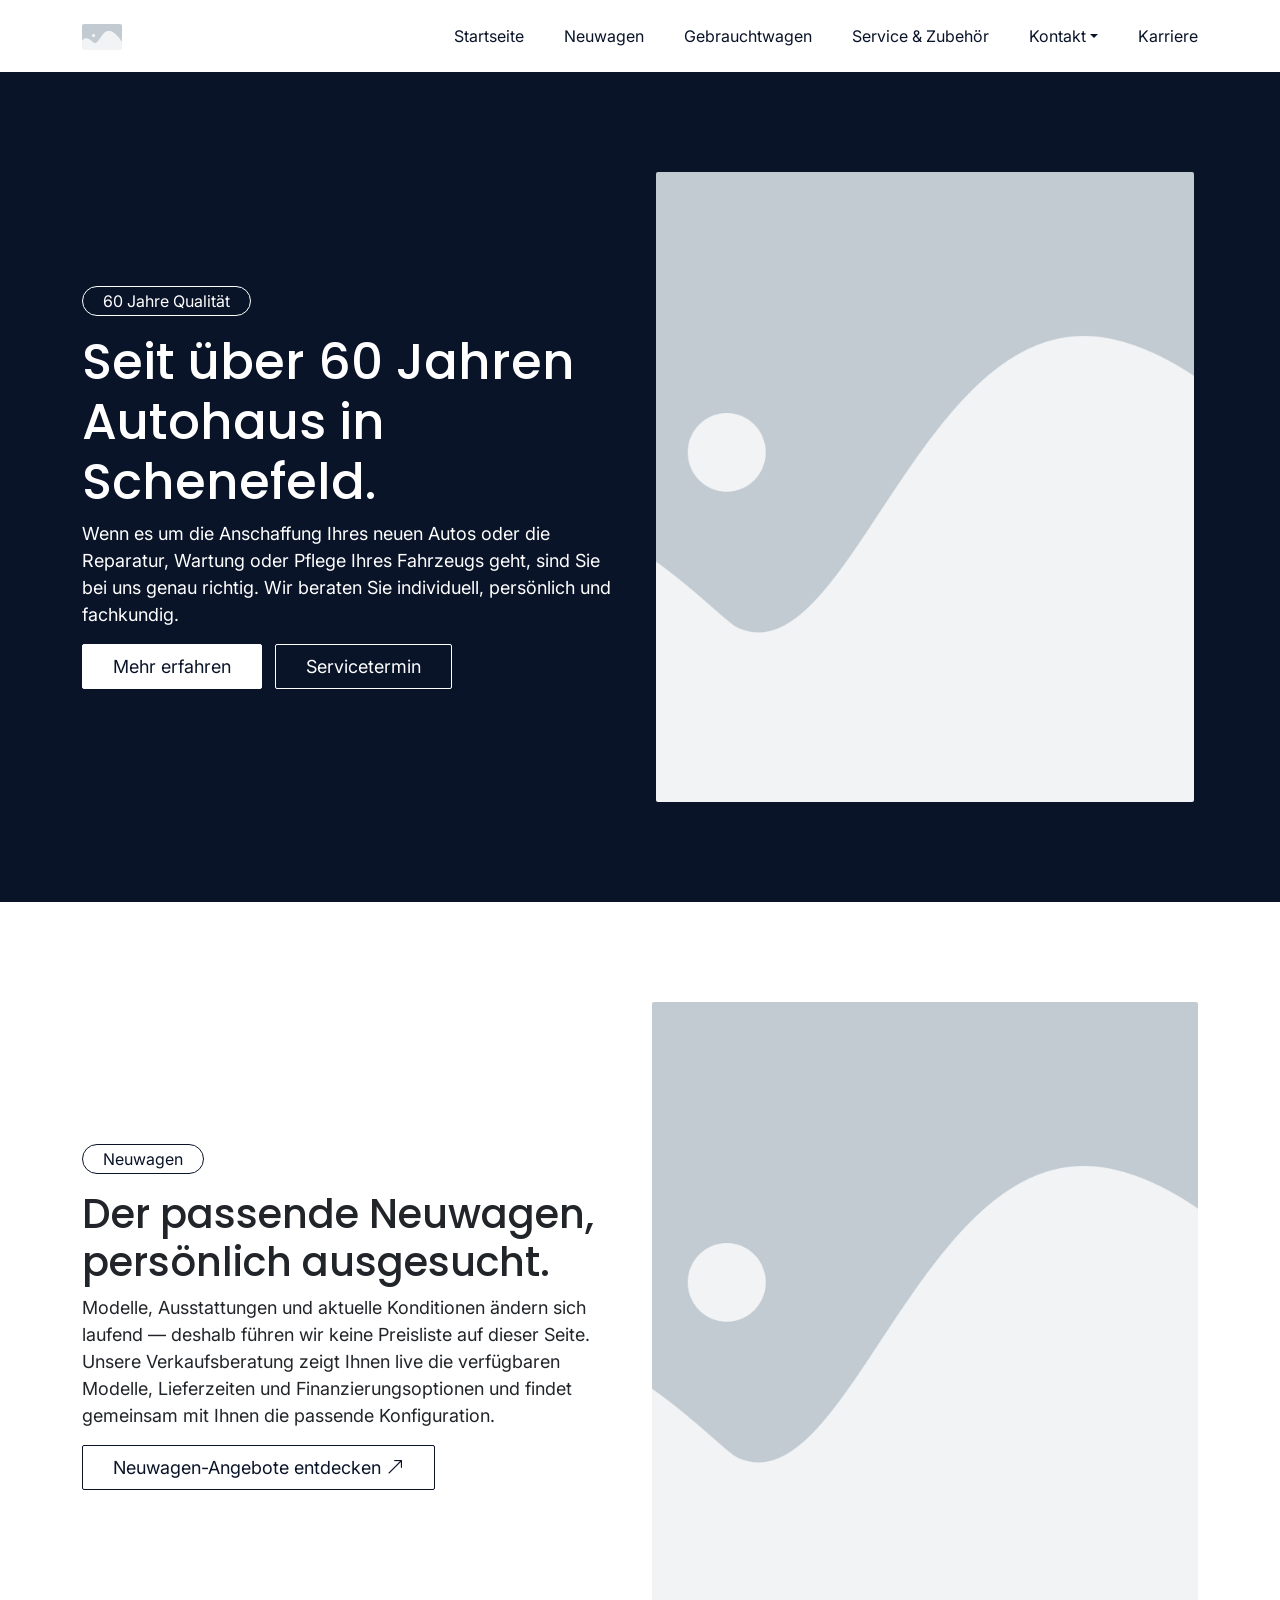
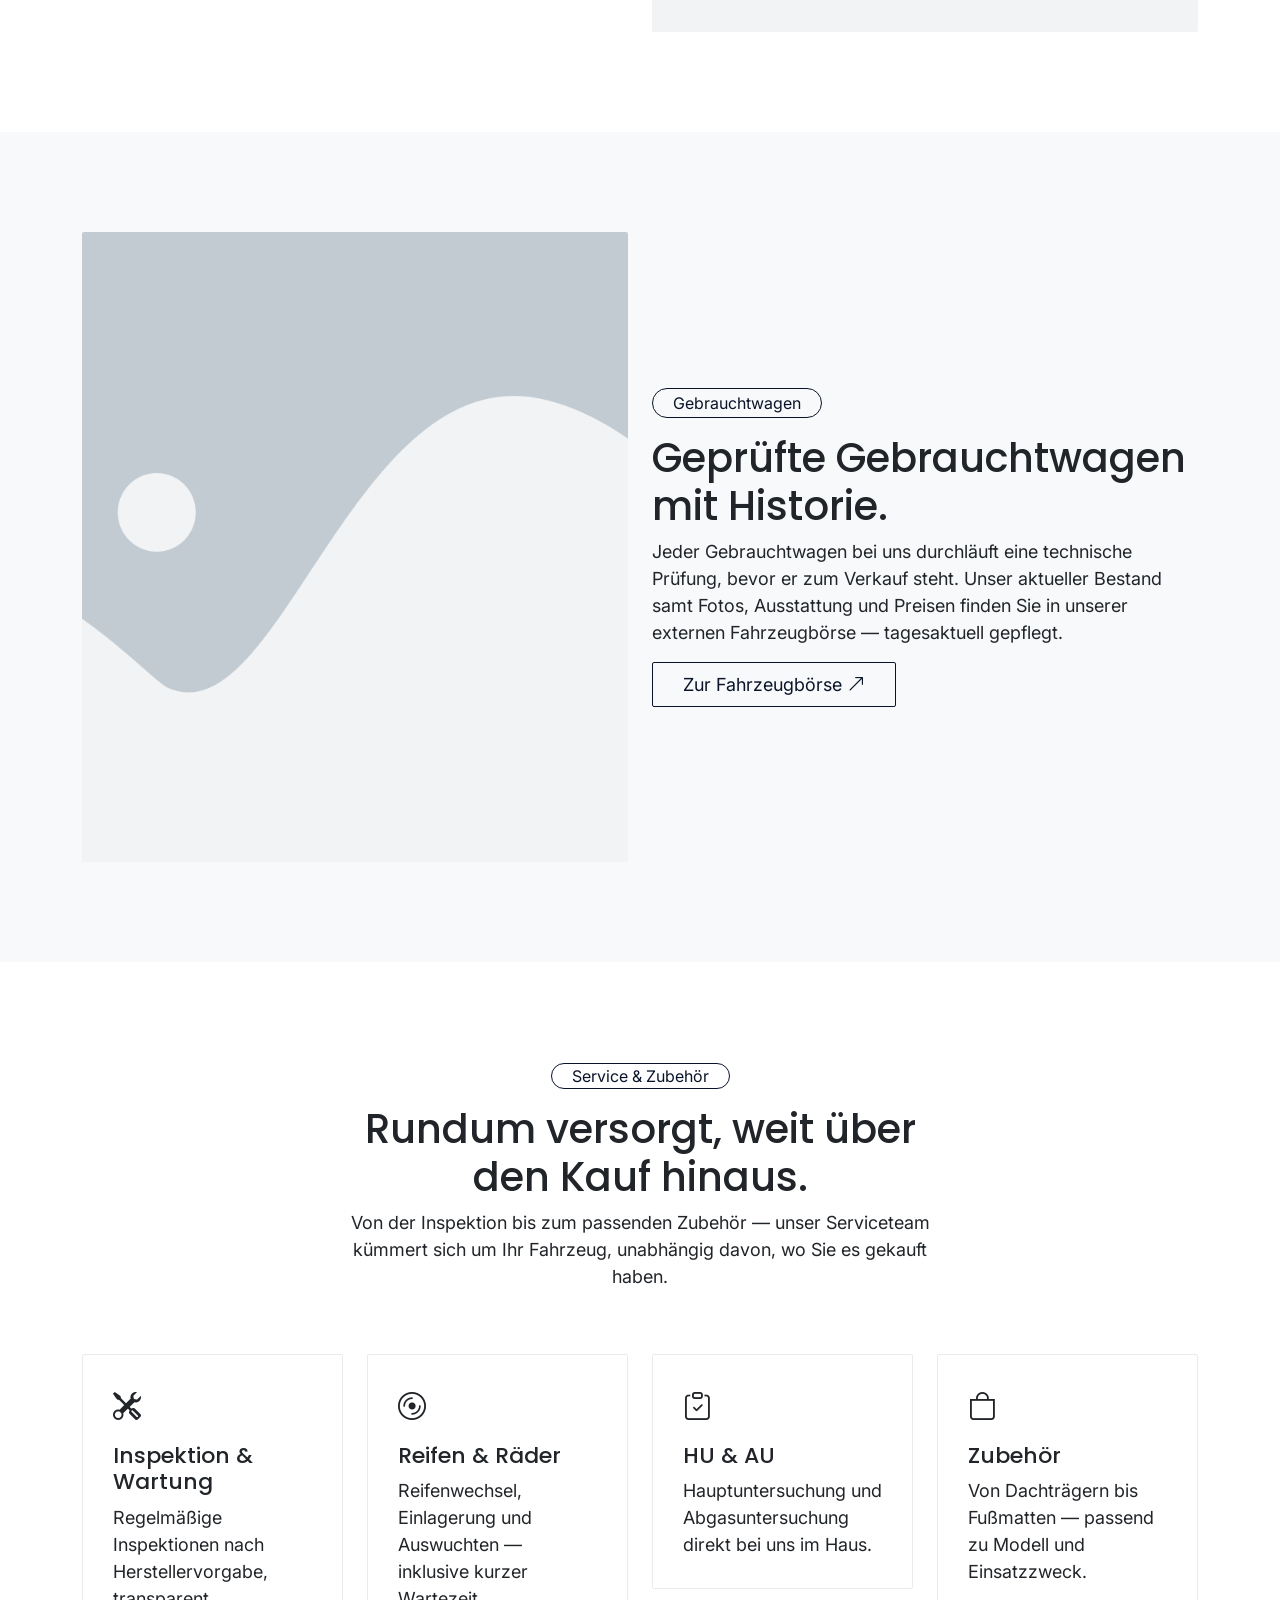
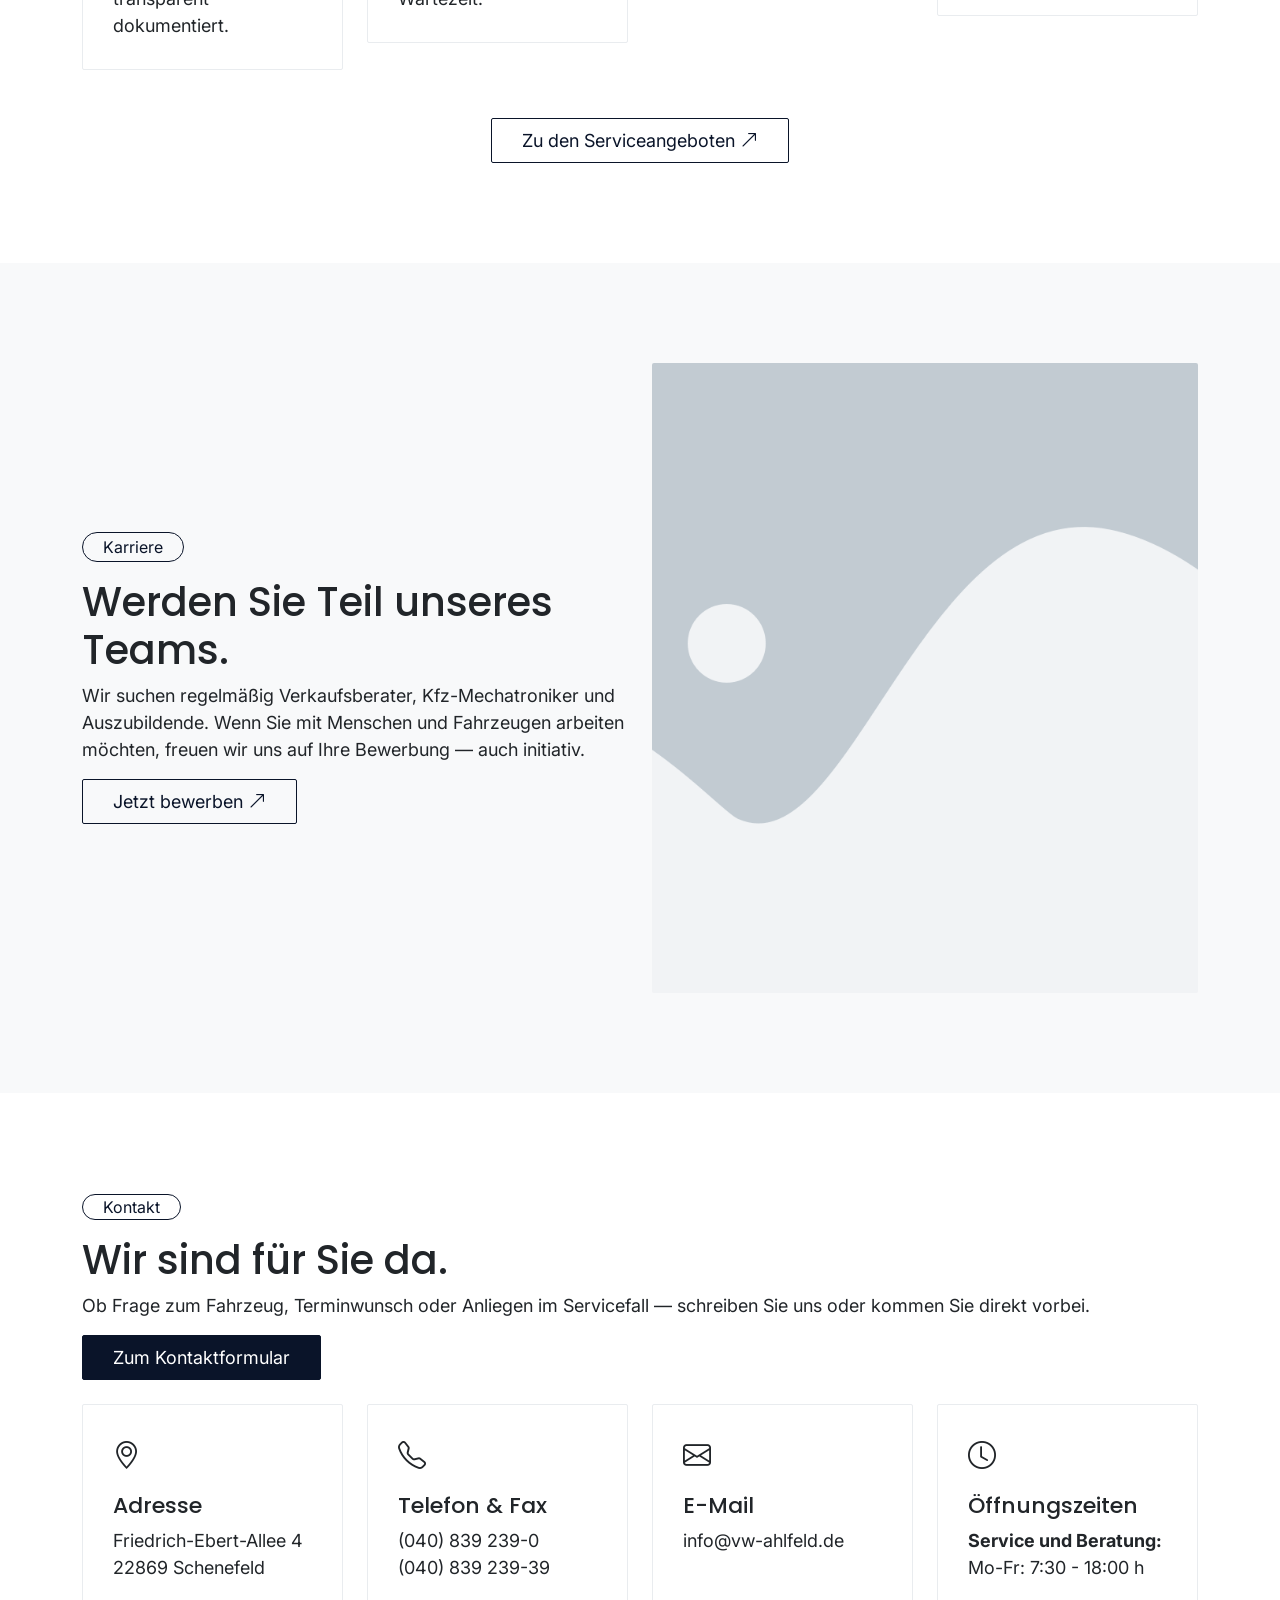
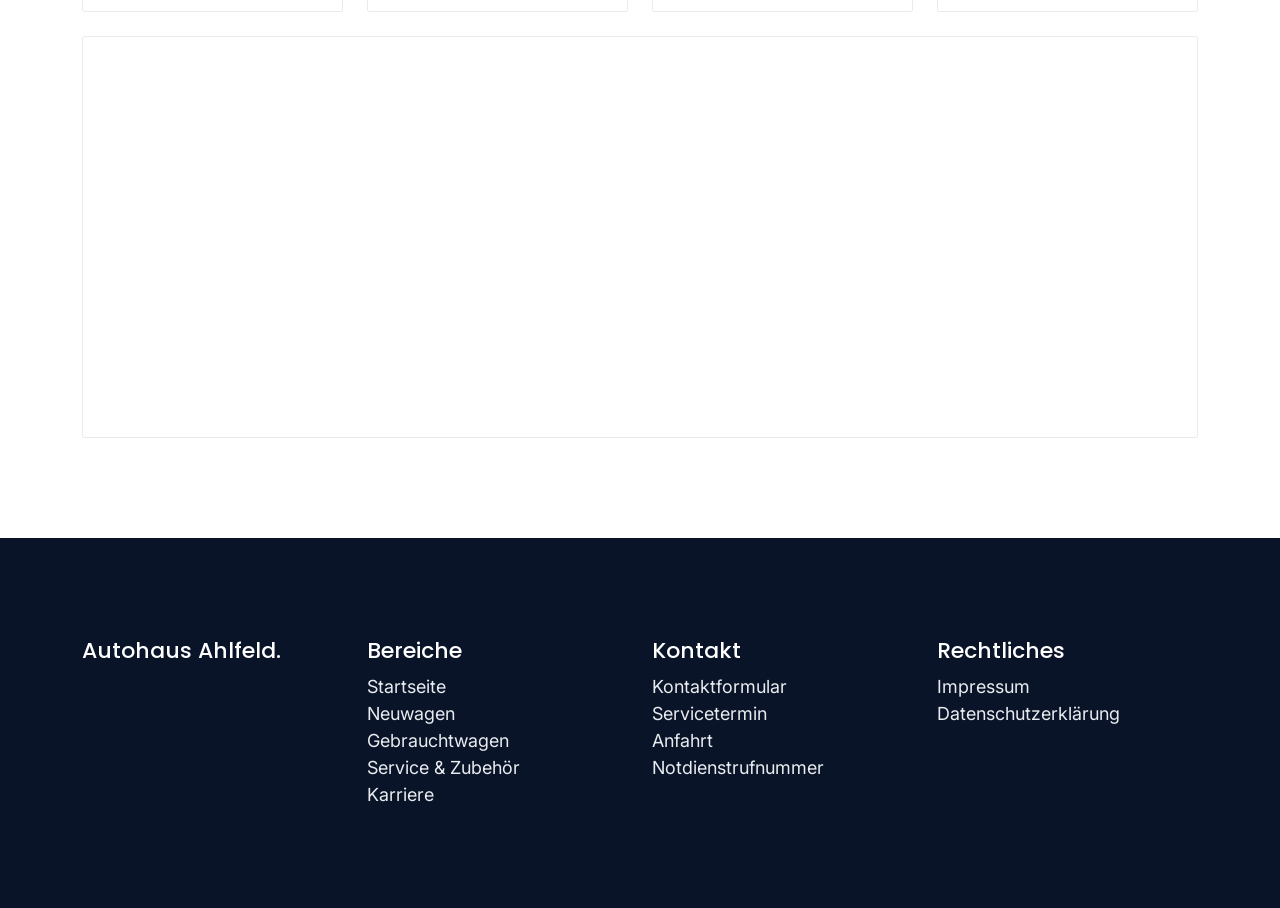
==== index.html @ afb30126 "Init commit" ====
<!DOCTYPE html>
<html lang="de">
  <head>
    <meta charset="UTF-8" />
    <meta name="viewport" content="width=device-width, initial-scale=1.0" />
    <meta name="description" content="Volkswagen-Vertragspartner und Audi-Service-Partner in Schenefeld. Gebrauchtwagen aller Marken." />
    <title>Autohaus Werner Ahlfeld – Ihr VW-Partner in Schenefeld</title>
    <!-- Bootstrap 5 -->
    <link href="https://cdn.jsdelivr.net/npm/bootstrap@5.3.3/dist/css/bootstrap.min.css" rel="stylesheet" />
    <!-- Bootstrap Icons -->
    <link href="https://cdn.jsdelivr.net/npm/bootstrap-icons@1.11.3/font/bootstrap-icons.min.css" rel="stylesheet" />
    <!-- Google Fonts -->
    <link rel="preconnect" href="https://fonts.googleapis.com">
    <link href="https://fonts.googleapis.com/css2?family=Inter:wght@400;500;600&family=Poppins:wght@500;600;700&display=swap" rel="stylesheet">
    <!-- Custom CSS -->
    <link href="assets/css/style.css" rel="stylesheet" />
  </head>
  <body>

    <nav class="navbar py-3 navbar-expand-lg sticky-top">
      <div class="container">
        <a href="/" class="navbar-brand"><img src="./assets/images/placeholder.png" alt=""></a>
        <button class="navbar-toggler" type="button" data-bs-toggle="offcanvas" data-bs-target="#offcanvasNavbar" aria-controls="offcanvasNavbar" aria-label="Toggle navigation">
          <i class="bi bi-list"></i>
        </button>
        <div class="offcanvas offcanvas-end" tabindex="-1" id="offcanvasNavbar" aria-labelledby="offcanvasNavbarLabel">
          <div class="offcanvas-header">
            <img src="./assets/images/placeholder.png" alt="">
            <button type="button" class="btn-close" data-bs-dismiss="offcanvas" aria-label="Close"></button>
          </div>
          <div class="offcanvas-body">
            <ul class="navbar-nav justify-content-end flex-grow-1">
              <li class="nav-item">
                <a class="nav-link me-0 me-lg-4" aria-current="page" href="/">Startseite</a>
              </li>
              <li class="nav-item">
                <a class="nav-link me-0 me-lg-4" href="#neuwagen">Neuwagen</a>
              </li>
              <li class="nav-item">
                <a class="nav-link me-0 me-lg-4" href="/gebrauchtwagen/">Gebrauchtwagen</a>
              </li>
              <li class="nav-item">
                <a class="nav-link me-0 me-lg-4" href="#service">Service & Zubehör</a>
              </li>
              <li class="nav-item dropdown">
                <a class="nav-link dropdown-toggle me-0 me-lg-4" href="#" role="button" data-bs-toggle="dropdown" aria-expanded="false">Kontakt</a>
                <ul class="dropdown-menu">
                  <li><a class="dropdown-item" href="#kontakt">Anfahrt</a></li>
                  <li><a class="dropdown-item" href="/kontaktformular">Kontaktformular</a></li>
                  <li><a class="dropdown-item" href="/servicetermin">Servicetermin</a></li>
                  <li><a class="dropdown-item" href="#kontakt">Notdienstrufnummer</a></li>
                </ul>
              </li>
              <li class="nav-item">
                <a class="nav-link pe-lg-0" href="#karriere">Karriere</a>
              </li>
            </ul>
          </div>
        </div>
      </div>
    </nav>

    <section class="hero-section">
      <div class="container">
        <div class="row">
          <div class="col-12 col-lg-6 order-2 order-lg-1 d-flex flex-column justify-content-center align-items-start text-white">
            <span class="eyebrow-white mb-3">60 Jahre Qualität</span>
            <h1>Seit über 60 Jahren Autohaus in Schenefeld.</h1>
            <p>
              Wenn es um die Anschaffung Ihres neuen Autos oder die Reparatur, 
              Wartung oder Pflege Ihres Fahrzeugs geht, sind Sie bei uns genau richtig. 
              Wir beraten Sie individuell, persönlich und fachkundig.
            </p>
            <div class="button-container">
              <a href="#neuwagen" class="btn btn-white me-2">Mehr erfahren</a>
              <a href="/servicetermin/" class="btn btn-white-border">Servicetermin</a>
            </div>
          </div>
          <div class="col-lg-6 col-12 order-1 order-lg-2 mb-4 mb-lg-0 px-0 px-sm-3">
            <img src="./assets/images/placeholder.png" alt="VW Golf" class="img-fluid">
          </div>
        </div>
      </div>
    </section>

    <section class="neuwagen" id="neuwagen">
      <div class="container">
        <div class="row">
          <div class="col-lg-6 col-12 order-2 order-lg-1 d-flex flex-column justify-content-center align-items-start">
            <span class="eyebrow-dark mb-3">Neuwagen</span>
            <h2>Der passende Neuwagen, persönlich ausgesucht.</h2>
            <p>
              Modelle, Ausstattungen und aktuelle Konditionen ändern sich laufend — 
              deshalb führen wir keine Preisliste auf dieser Seite. Unsere Verkaufsberatung 
              zeigt Ihnen live die verfügbaren Modelle, Lieferzeiten und Finanzierungsoptionen 
              und findet gemeinsam mit Ihnen die passende Konfiguration.
            </p>
            <a href="/" class="btn btn-dark-border">Neuwagen-Angebote entdecken <i class="bi bi-arrow-up-right"></i></a>
          </div>
          <div class="col-lg-6 col-12 order-1 order-lg-2 mb-4 mb-lg-0">
            <img src="./assets/images/placeholder.png" alt="VW Golf" class="img-fluid">
          </div>
        </div>
      </div>
    </section>

    <section class="gebrauchtwagen bg-light" id="gebrauchtwagen">
      <div class="container">
        <div class="row">
          <div class="col-lg-6 col-12 mb-4 mb-lg-0">
            <img src="./assets/images/placeholder.png" alt="VW Golf" class="img-fluid">
          </div>
          <div class="col-lg-6 col-12 d-flex flex-column justify-content-center align-items-start">
            <span class="eyebrow-dark mb-3">Gebrauchtwagen</span>
            <h2>Geprüfte Gebrauchtwagen mit Historie.</h2>
            <p>
              Jeder Gebrauchtwagen bei uns durchläuft eine technische Prüfung, bevor er zum Verkauf steht. 
              Unser aktueller Bestand samt Fotos, 
              Ausstattung und Preisen finden Sie in unserer externen Fahrzeugbörse — 
              tagesaktuell gepflegt.
            </p>
            <a href="/gebrauchtwagen/" class="btn btn-dark-border">Zur Fahrzeugbörse <i class="bi bi-arrow-up-right"></i></a>
          </div>
        </div>
      </div>
    </section>

    <section class="section" id="service">
      <div class="container">
        <div class="row">
          <div class="col-12 text-center">
            <span class="eyebrow-dark text-center mx-auto">Service & Zubehör</span>
            <h2 class="mt-3 mx-auto" style="max-width: 600px;">Rundum versorgt, weit über den Kauf hinaus.</h2>
            <p class="mx-auto" style="max-width: 600px;">
              Von der Inspektion bis zum passenden Zubehör — unser Serviceteam kümmert sich um Ihr Fahrzeug, unabhängig davon, wo Sie es gekauft haben.
            </p>
          </div>
        </div>
        <div class="row g-4 mt-4">
          <div class="col-md-6 col-lg-3 col-12">
            <div class="service-card">
              <i class="bi bi-tools mb-3 d-block fs-3"></i>
              <h3 class="h5">Inspektion &amp; Wartung</h3>
              <p class="mb-0">Regelmäßige Inspektionen nach Herstellervorgabe, transparent dokumentiert.</p>
            </div>
          </div>
          <div class="col-md-6 col-lg-3">
            <div class="service-card">
              <i class="bi bi-disc mb-3 d-block fs-3"></i>
              <h3 class="h5">Reifen &amp; Räder</h3>
              <p class="mb-0">Reifenwechsel, Einlagerung und Auswuchten — inklusive kurzer Wartezeit.</p>
            </div>
          </div>
          <div class="col-md-6 col-lg-3">
            <div class="service-card">
              <i class="bi bi-clipboard-check mb-3 d-block fs-3"></i>
              <h3 class="h5">HU &amp; AU</h3>
              <p class="mb-0">Hauptuntersuchung und Abgasuntersuchung direkt bei uns im Haus.</p>
            </div>
          </div>
          <div class="col-md-6 col-lg-3">
            <div class="service-card">
              <i class="bi bi-bag mb-3 d-block fs-3"></i>
              <h3 class="h5">Zubehör</h3>
              <p class="mb-0">Von Dachträgern bis Fußmatten — passend zu Modell und Einsatzzweck.</p>
            </div>
          </div>
        </div>
        <div class="row mt-5">
          <div class="col-12 text-center">
            <a href="/" class="btn btn-dark-border">Zu den Serviceangeboten <i class="bi bi-arrow-up-right"></i></a>
          </div>
        </div>
      </div>
    </section>

    <section class="karriere bg-light" id="karriere">
      <div class="container">
        <div class="row">
          <div class="col-lg-6 col-12 order-2 order-lg-1 d-flex flex-column justify-content-center align-items-start">
            <span class="eyebrow-dark mb-3">Karriere</span>
            <h2>Werden Sie Teil unseres Teams.</h2>
            <p>
              Wir suchen regelmäßig Verkaufsberater, Kfz-Mechatroniker und Auszubildende. 
              Wenn Sie mit Menschen und Fahrzeugen arbeiten möchten, freuen wir uns auf Ihre Bewerbung — 
              auch initiativ.
            </p>
            <a href="/" class="btn btn-dark-border">Jetzt bewerben <i class="bi bi-arrow-up-right"></i></a>
          </div>
          <div class="col-lg-6 col-12 order-1 order-lg-2 mb-4 mb-lg-0">
            <img src="./assets/images/placeholder.png" alt="VW Golf" class="img-fluid">
          </div>
        </div>
      </div>
    </section>
    
    <section class="kontakt" id="kontakt">
      <div class="container">
        <div class="row">
          <div class="col-12 mb-4">
            <span class="eyebrow-dark mb-3">Kontakt</span>
            <h2 class="mt-3">Wir sind für Sie da.</h2>
            <p>
              Ob Frage zum Fahrzeug, Terminwunsch oder Anliegen im Servicefall — 
              schreiben Sie uns oder kommen Sie direkt vorbei.
            </p>
            <a href="/kontaktformular/" class="btn btn-dark">Zum Kontaktformular</a>
          </div>
        </div>
        <div class="row g-4">
          <div class="col-md-6 col-lg-3 col-12">
            <div class="kontakt-card">
              <i class="bi bi-geo-alt mb-3 d-block fs-3"></i>
              <h3 class="h5">Adresse</h3>
              <p class="mb-0">
                Friedrich-Ebert-Allee 4
                <br>
                22869 Schenefeld
              </p>
            </div>
          </div>
          <div class="col-md-6 col-lg-3">
            <div class="kontakt-card">
              <i class="bi bi-telephone mb-3 d-block fs-3"></i>
              <h3 class="h5">Telefon & Fax</h3>
              <p class="mb-0">
                (040) 839 239-0
                <br>
                (040) 839 239-39
              </p>
            </div>
          </div>
          <div class="col-md-6 col-lg-3">
            <div class="kontakt-card">
              <i class="bi bi-envelope mb-3 d-block fs-3"></i>
              <h3 class="h5">E-Mail</h3>
              <p class="mb-0">info@vw-ahlfeld.de <br><br></p>
            </div>
          </div>
          <div class="col-md-6 col-lg-3">
            <div class="kontakt-card">
              <i class="bi bi-clock mb-3 d-block fs-3"></i>
              <h3 class="h5">Öffnungszeiten</h3>
              <p class="mb-0">
                <strong>Service und Beratung:</strong>
                <br>
                Mo-Fr:	7:30 - 18:00 h
              </p>
            </div>
          </div>
        </div>
        <div class="row mt-4">
          <div class="col-12">
            <div class="map-container">
              <iframe
                src="https://maps.google.com/maps?q=Friedrich-Ebert-Allee%204-12,%20Schenefeld&t=&z=15&ie=UTF-8&iwloc=&output=embed"
                width="100%"
                height="400"
                style="border:0;"
                loading="lazy"
                referrerpolicy="no-referrer-when-downgrade"
                title="Anfahrt Autohaus Werner Ahlfeld">
              </iframe>
            </div>
          </div>
        </div>
      </div>
    </section>

    <footer>
      <div class="container">
        <div class="row">
          <div class="col-lg-3 col-12 text-white">
            <h2 class="h5 mb-5">Autohaus Ahlfeld.</h2>
          </div>
          <div class="col-lg-3 col-12 text-white mb-3 mb-lg-0">
            <h2 class="h5">Bereiche</h2>
            <a href="/">Startseite</a>
            <br>
            <a href="#neuwagen">Neuwagen</a>
            <br>
            <a href="/gebrauchtwagen/">Gebrauchtwagen</a>
            <br>
            <a href="#service">Service & Zubehör</a>
            <br>
            <a href="#karriere">Karriere</a>
          </div>
          <div class="col-lg-3 col-12 text-white mb-3 mb-lg-0">
            <h2 class="h5">Kontakt</h2>
            <a href="/kontaktformular/">Kontaktformular</a>
            <br>
            <a href="servicetermin/">Servicetermin</a>
            <br>
            <a href="#kontakt">Anfahrt</a>
            <br>
            <a href="#kontakt">Notdienstrufnummer</a>
          </div>
          <div class="col-lg-3 col-12 text-white">
            <h2 class="h5">Rechtliches</h2>
            <a href="/impressum/">Impressum</a>
            <br>
            <a href="/datenschutz/">Datenschutzerklärung</a>
          </div>
        </div>
      </div>
    </footer>

    <!-- Bootstrap JS -->
    <script src="https://cdn.jsdelivr.net/npm/bootstrap@5.3.3/dist/js/bootstrap.bundle.min.js"></script>
    <!-- Custom JS -->
    <script src="assets/js/script.js"></script>
  </body>
</html>
---- assets/css/style.css ----
:root {
    --dark: #0A1429;
    --light-blue: #6599FF;
    --bright-blue: #F3F7FB;
    --white: #fff;
    --light: #e9ecef;
    --fs-h1: clamp(2rem, 1.59rem + 2.04vw, 3.125rem);
    --fs-h2: clamp(1.625rem, 1.3rem + 1.59vw, 2.5rem);
    --fs-h3: clamp(1.375rem, 1.14rem + 1.13vw, 2rem);
    --fs-h4: clamp(1.25rem, 1.11rem + 0.68vw, 1.625rem);
    --fs-h5: clamp(1.1875rem, 1.11rem + 0.34vw, 1.375rem);
    --fs-body: clamp(1rem, 0.95rem + 0.22vw, 1.125rem);
    --font-heading: 'Poppins', sans-serif;
    --font-body: 'Inter', sans-serif;
}

body {
    margin: 0;
    padding: 0;
    min-height: 100vh;
    font-size: var(--fs-body);
    line-height: 1.5;
    font-family: var(--font-body) !important;
}

html {
  scroll-behavior: smooth;
}

section, footer {
    padding: 100px 0;
}

img {
    border-radius: 2px;
}

a {
    font-size: var(--fs-body) !important;
}

h1,
.h1,
h2,
.h2,
h3,
.h3,
h4,
.h4,
h5,
.h5,
h6,
.h6 {
    margin-top: 0;
    line-height: 1.2;
}

h1, .h1 {
    font-size: var(--fs-h1);
    font-family: var(--font-heading) !important;
}

h2, .h2 {
    font-size: var(--fs-h2);
    font-family: var(--font-heading) !important;
}

h3, .h3 {
    font-size: var(--fs-h3);
    font-family: var(--font-heading) !important;
}

h4, .h4 {
    font-size: var(--fs-h4);
    font-family: var(--font-heading) !important;
}

h5, .h5 {
    font-size: var(--fs-h5);
    font-family: var(--font-heading) !important;
}

h6, .h6 {
    font-size: var(--fs-body);
    font-family: var(--font-heading) !important;
}

.text-vw-blue {
    color: var(--dark) !important;
}

.btn-white {
    border: 1px solid #fff;
    background-color: #fff;
    border-radius: 2px;
    color: var(--dark);
    padding: 8px 30px;
}

.btn-white:hover {
    border: 1px solid #fff;
    background-color: transparent;
    color: #fff;
}

.btn-white-border {
    border: 1px solid #fff;
    background-color: transparent;
    border-radius: 2px;
    color: #fff;
    padding: 8px 30px;
}

.btn-white-border:hover {
    border: 1px solid #fff;
    background-color: #fff;
    color: var(--dark);
}

.btn-dark {
    border: 1px solid var(--dark);
    background-color: var(--dark);
    border-radius: 2px;
    color: #fff;
    padding: 8px 30px;
}

.btn-dark:hover {
    border: 1px solid var(--dark);
    background-color: transparent;
    color: var(--dark);
}

.btn-dark-border {
    border: 1px solid var(--dark);
    background-color: transparent;
    border-radius: 2px;
    color: var(--dark);
    padding: 8px 30px;
}

.btn-dark-border:hover {
    border: 1px solid var(--dark);
    background-color: var(--dark);
    color: #fff;
}

.eyebrow-white {
    padding: 2px 20px;
    font-size: 16px;
    color: var(--white);
    border: 1px solid var(--white);
    border-radius: 100px;
}

.eyebrow-dark {
    padding: 2px 20px;
    font-size: 16px;
    color: var(--dark);
    border: 1px solid var(--dark);
    border-radius: 100px;
}

/*-------------------------------------------------------------------------------------- NAVBAR */

.navbar {
    background-color: var(--white);
}

.navbar-brand img,
.offcanvas-header img {
    width: 40px;
}

.nav-link {
    font-size: 16px !important;
    color: var(--dark) !important;
}

.offcanvas-header {
    border-bottom: 1px solid var(--light) !important;
}

.offcanvas-header img {
    padding: 5px 0;
}

.offcanvas-body {
    padding-top: 8px;
}

.navbar-toggler,
.btn-close {
    border: none;
    box-shadow: none !important;
    padding: 0;
}

.navbar-toggler i {
    color: var(--dark) !important;
    font-size: 30px;
}

.navbar .dropdown-item {
    font-size: 16px !important;
}

.dropdown-menu {
    border-radius: 2px !important;
    border: none;
}

.dropdown-item:hover {
    background-color: var(--dark);
    color: var(--white);
    transition: .3s;
}

/*-------------------------------------------------------------------------------------- HERO-SECTION */

.hero-section {
    background-color: var(--dark);
    background-repeat: no-repeat;
    background-position: center;
    background-size: cover;
}

/*-------------------------------------------------------------------------------------- SERVICE-SECTION */

.service-card {
    border-radius: 2px;
    border: 1px solid var(--light);
    padding: 30px;
    transition: .3s;
}

.service-card:hover {
    border: 1px solid var(--dark);
}

/*-------------------------------------------------------------------------------------- KONTAKT-SECTION */

.kontakt-card {
    border-radius: 2px;
    border: 1px solid var(--light);
    padding: 30px;
    transition: .3s;
}

.kontakt-card:hover {
    border: 1px solid var(--dark);
}

.contact-form {
    background-color: var(--dark);
    border: 1px solid var(--light);
    border-radius: 2px;
    padding: 30px;
}

.contact-form .form-label {
    font-weight: 600;
}

.contact-form .form-control,
.contact-form .form-check-input,
.contact-form textarea {
    border-radius: 2px;
}

.contact-form .btn {
    min-width: 180px;
}

.map-container {
    border-radius: 2px;
    border: 1px solid var(--light);
    overflow: hidden;
}
 
.map-container iframe {
    display: block;
    filter: grayscale(100%) contrast(90%);
    transition: filter .3s;
}
 
.map-container:hover iframe {
    filter: grayscale(0%);
}

/*-------------------------------------------------------------------------------------- FOOTER-SECTION */

footer {
    background-color: var(--dark);
}

footer a {
    text-decoration: none;
    color: var(--light);
}

/*-------------------------------------------------------------------------------------- MEDIAQUERY: */

@media (max-width: 575.9px) {
    section, footer {
        padding: 50px 0;
    }

    .hero-section {
        padding-top: 0;
    }
}

@media (min-width: 992px) {
    section img {
        height: 70vh !important;
        object-fit: cover !important;
        object-position: center !important;
    }
}

@media (max-width: 991.9px) {
    .nav-link {
        font-size: 20px !important;
    }

    .navbar .dropdown-item {
        font-size: 20px !important;
    }
}
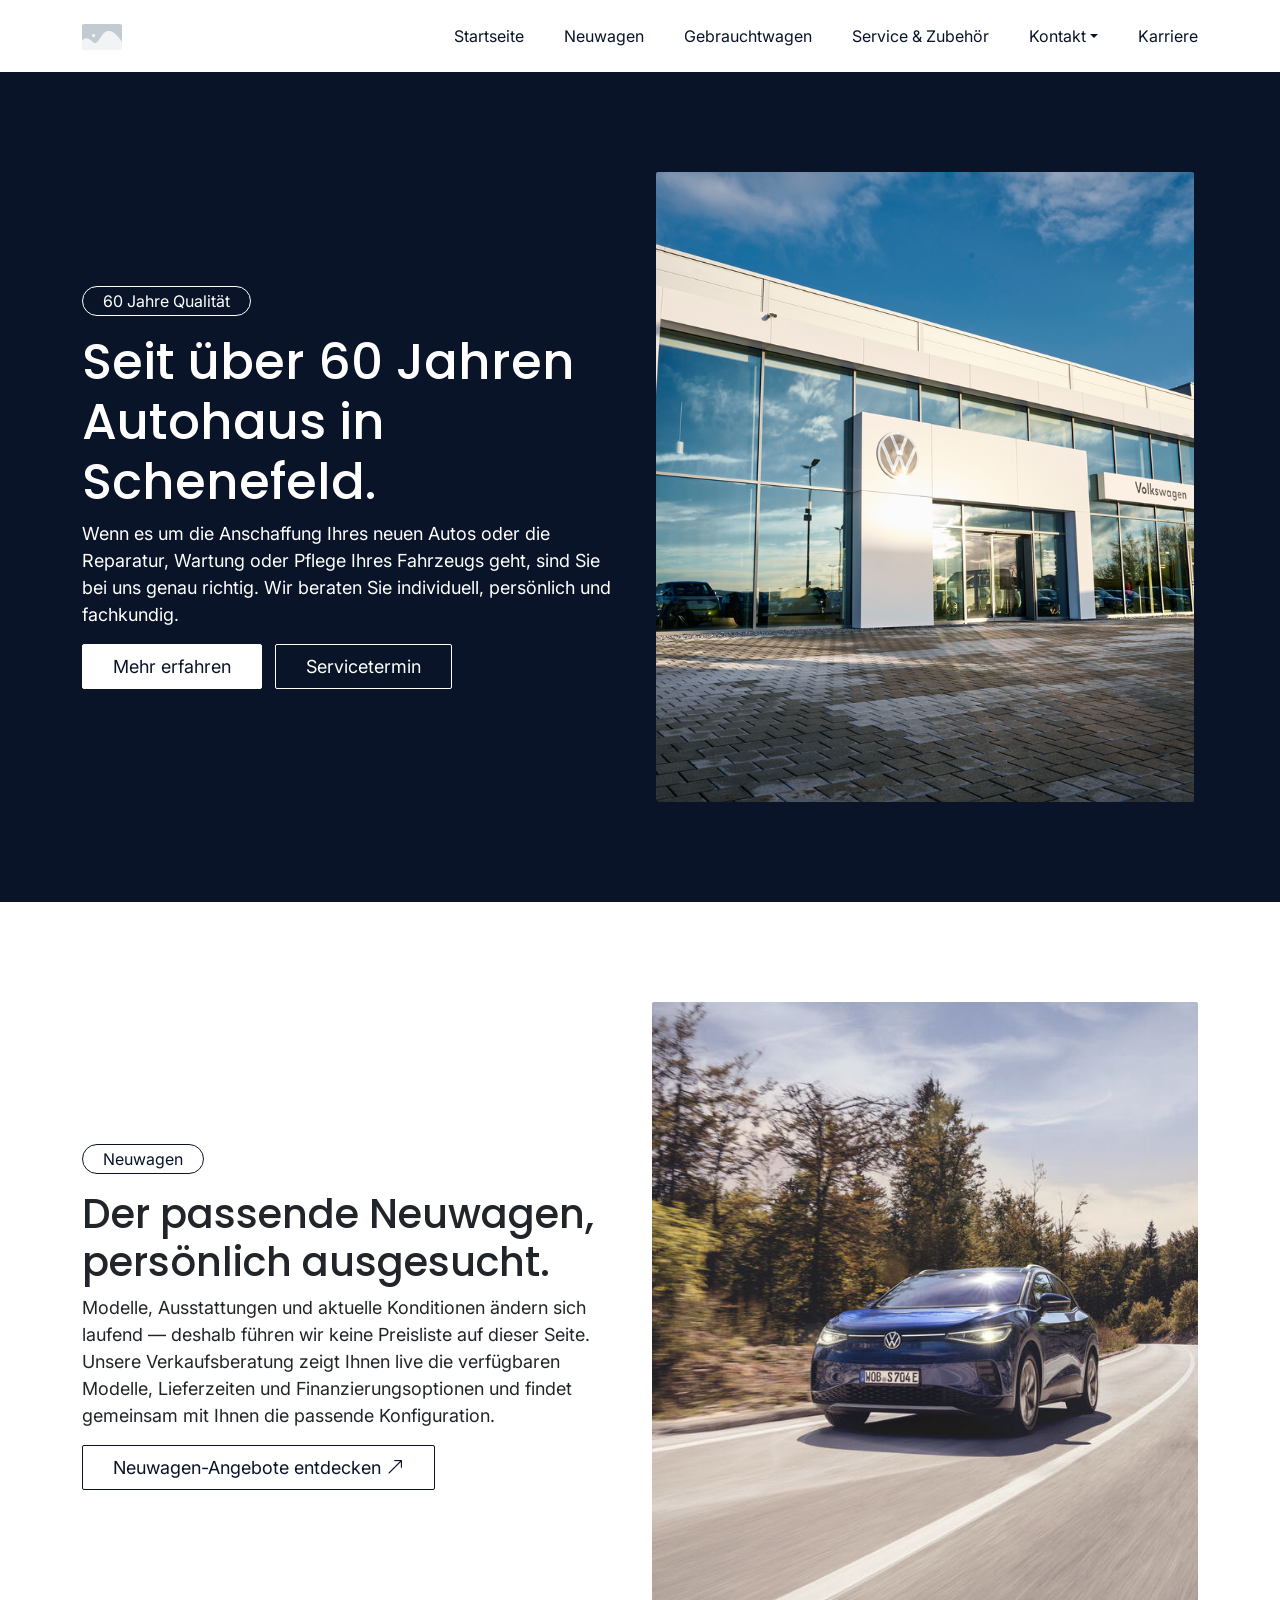
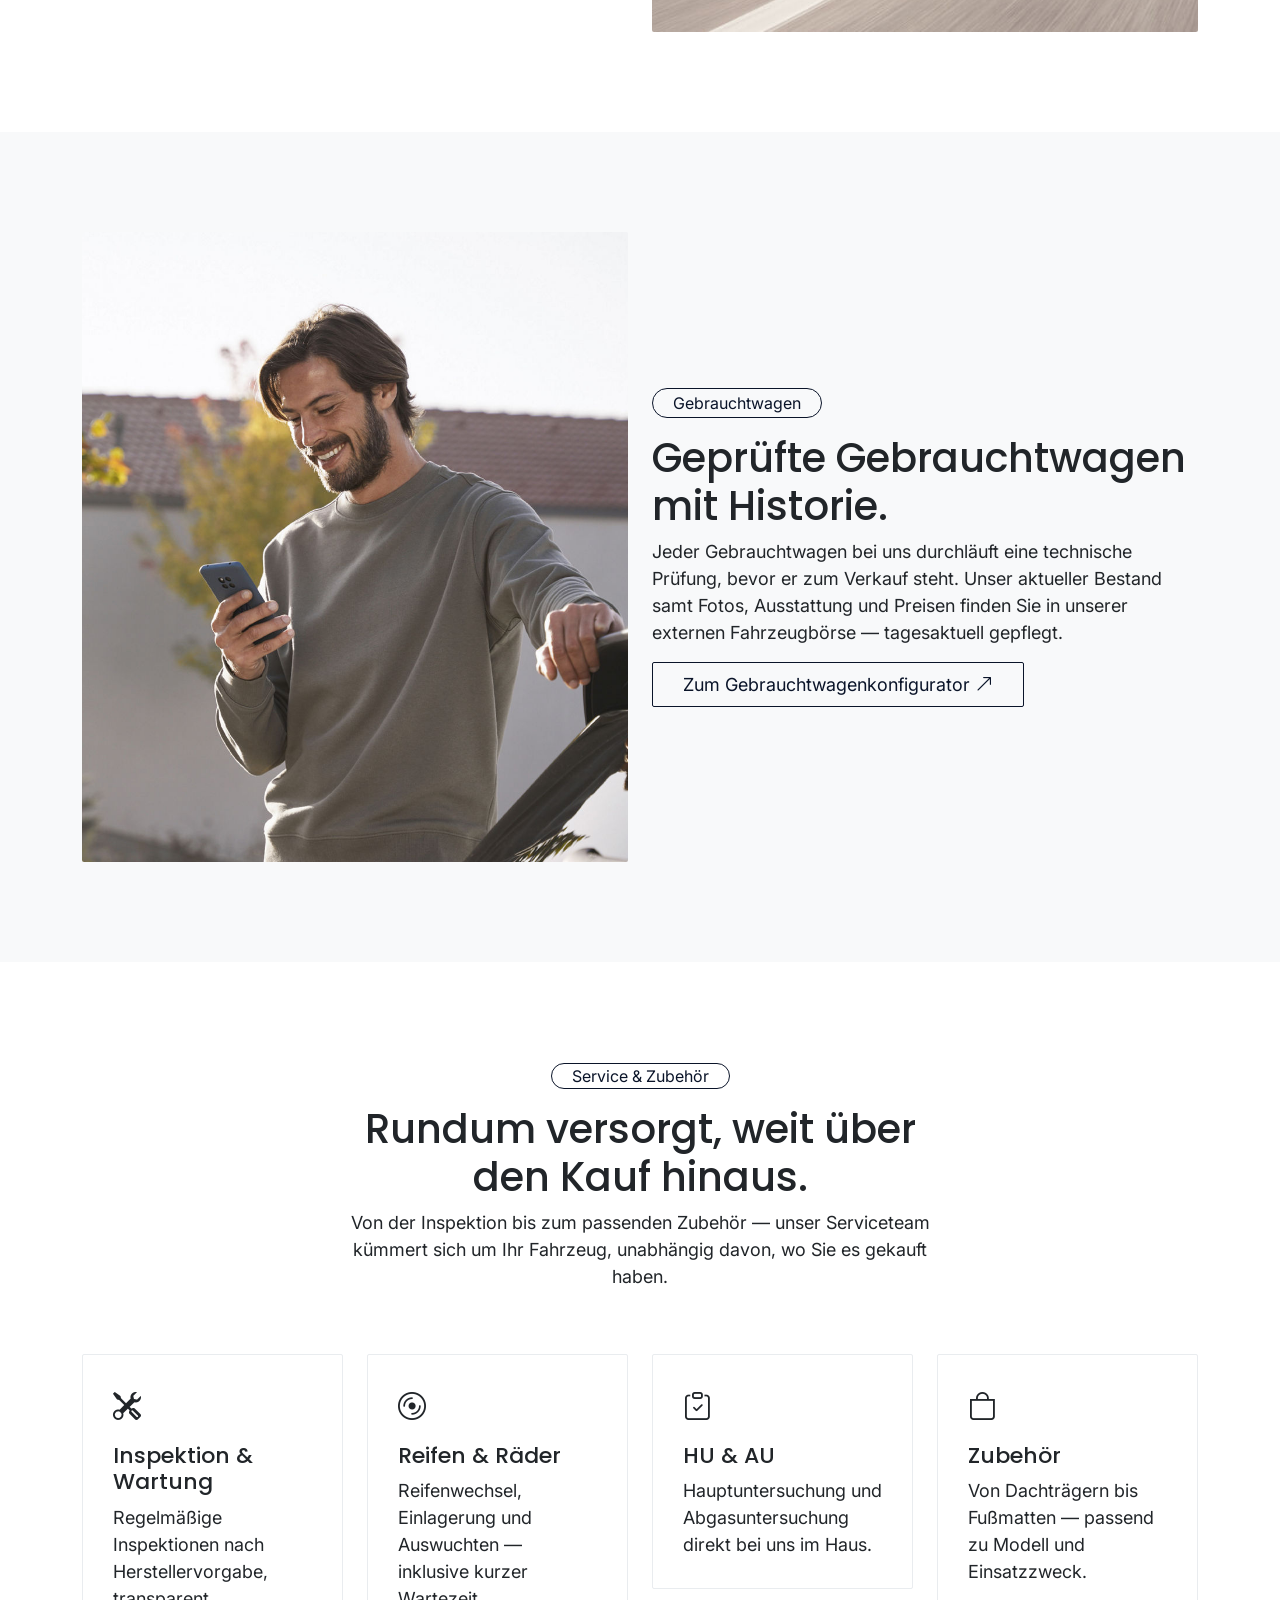
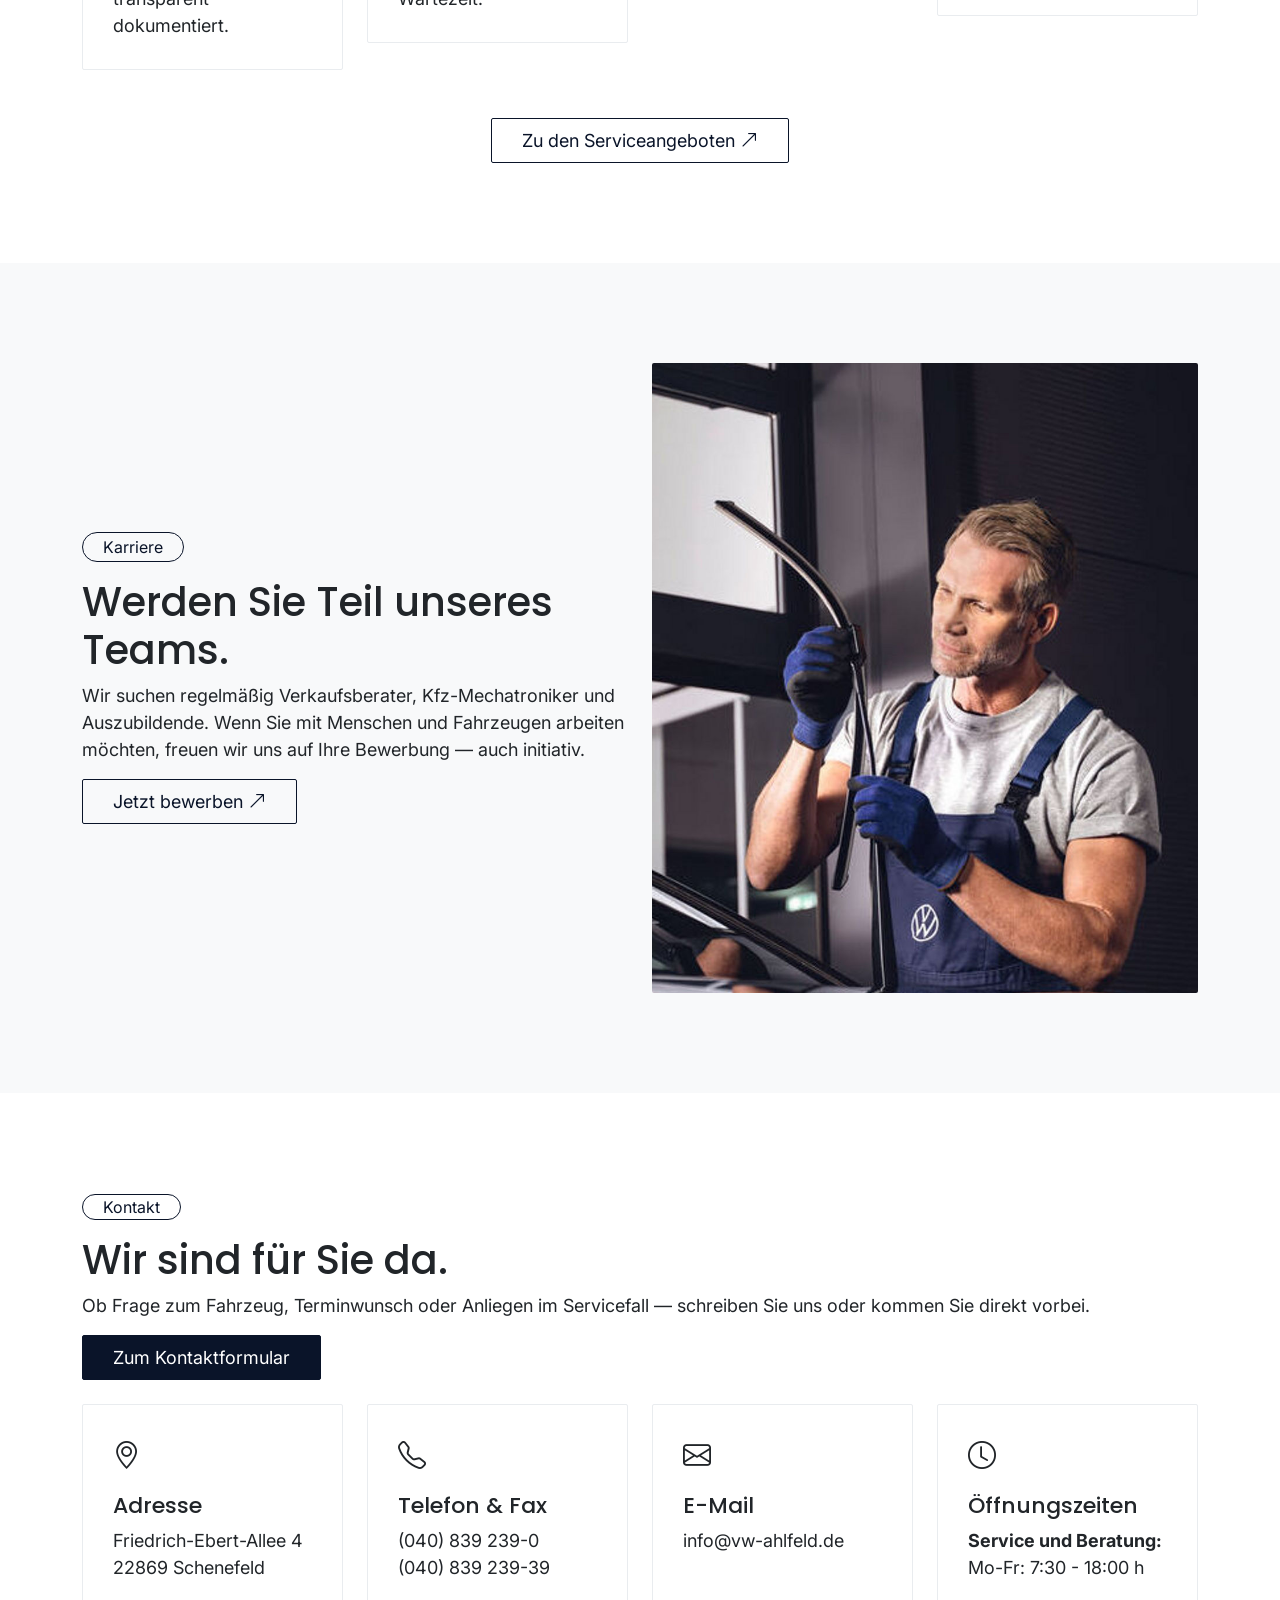
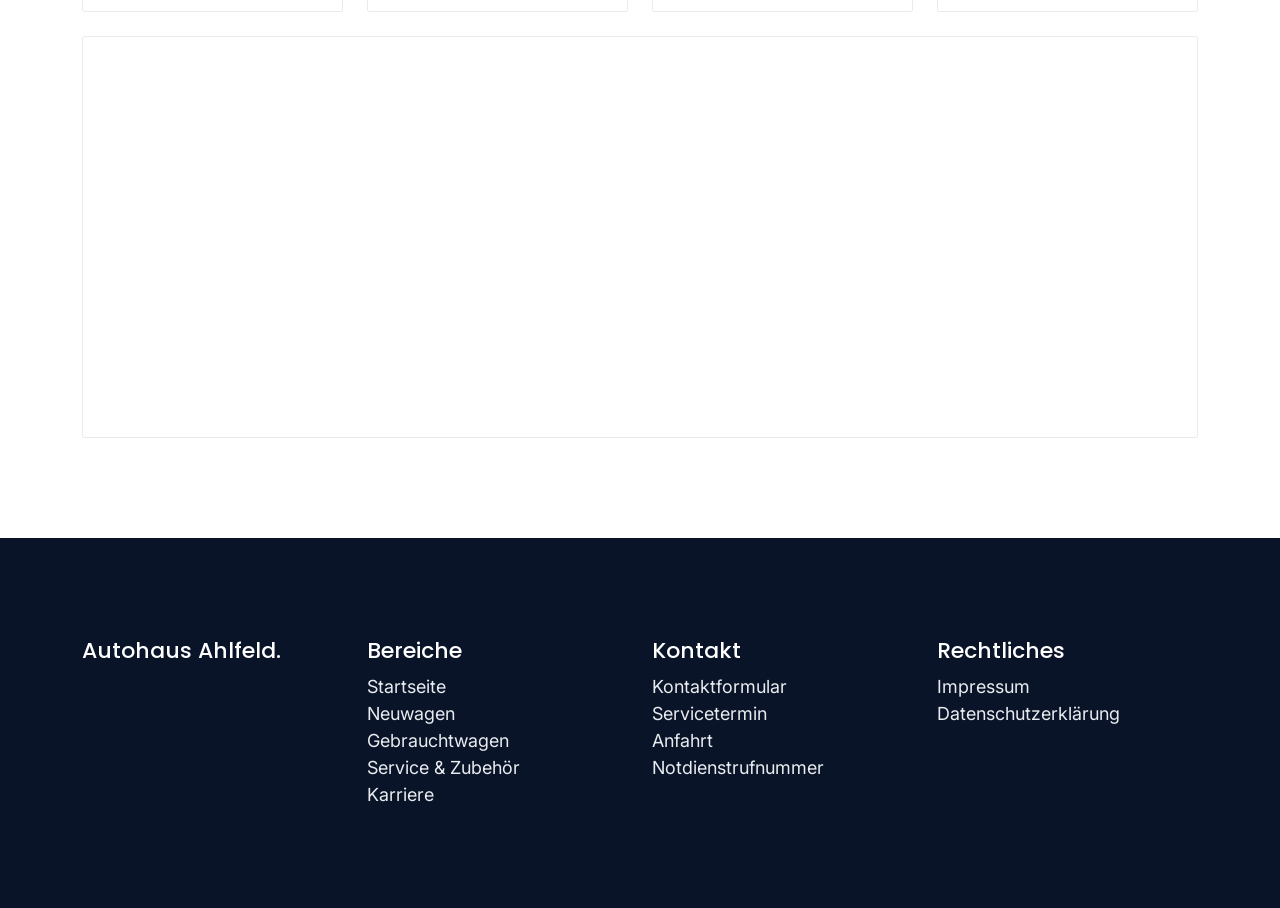
==== commit b5b7a352: "Add new images and update placeholders in HTML files" ====
--- a/index.html
+++ b/index.html
@@ -77,7 +77,7 @@
             </div>
           </div>
           <div class="col-lg-6 col-12 order-1 order-lg-2 mb-4 mb-lg-0 px-0 px-sm-3">
-            <img src="./assets/images/placeholder.png" alt="VW Golf" class="img-fluid">
+            <img src="./assets/images/AUTOHAUS-316315 (web).jpeg" alt="VW Golf" class="img-fluid">
           </div>
         </div>
       </div>
@@ -98,7 +98,7 @@
             <a href="/" class="btn btn-dark-border">Neuwagen-Angebote entdecken <i class="bi bi-arrow-up-right"></i></a>
           </div>
           <div class="col-lg-6 col-12 order-1 order-lg-2 mb-4 mb-lg-0">
-            <img src="./assets/images/placeholder.png" alt="VW Golf" class="img-fluid">
+            <img src="./assets/images/image-glass-service-drive (web) (web).jpeg" alt="VW Golf" class="img-fluid">
           </div>
         </div>
       </div>
@@ -108,7 +108,7 @@
       <div class="container">
         <div class="row">
           <div class="col-lg-6 col-12 mb-4 mb-lg-0">
-            <img src="./assets/images/placeholder.png" alt="VW Golf" class="img-fluid">
+            <img src="./assets/images/XF_4-3_Information-possible-service-restrictions-EU-countries (DM-SC-Social-16x9).jpeg" alt="VW Golf" class="img-fluid">
           </div>
           <div class="col-lg-6 col-12 d-flex flex-column justify-content-center align-items-start">
             <span class="eyebrow-dark mb-3">Gebrauchtwagen</span>
@@ -119,7 +119,7 @@
               Ausstattung und Preisen finden Sie in unserer externen Fahrzeugbörse — 
               tagesaktuell gepflegt.
             </p>
-            <a href="/gebrauchtwagen/" class="btn btn-dark-border">Zur Fahrzeugbörse <i class="bi bi-arrow-up-right"></i></a>
+            <a href="/gebrauchtwagen/" class="btn btn-dark-border">Zum Gebrauchtwagenkonfigurator <i class="bi bi-arrow-up-right"></i></a>
           </div>
         </div>
       </div>
@@ -188,7 +188,7 @@
             <a href="/" class="btn btn-dark-border">Jetzt bewerben <i class="bi bi-arrow-up-right"></i></a>
           </div>
           <div class="col-lg-6 col-12 order-1 order-lg-2 mb-4 mb-lg-0">
-            <img src="./assets/images/placeholder.png" alt="VW Golf" class="img-fluid">
+            <img src="./assets/images/image-windscreen-wiper-service-0 (DM-SC-Social-16x9).jpeg" alt="VW Golf" class="img-fluid">
           </div>
         </div>
       </div>
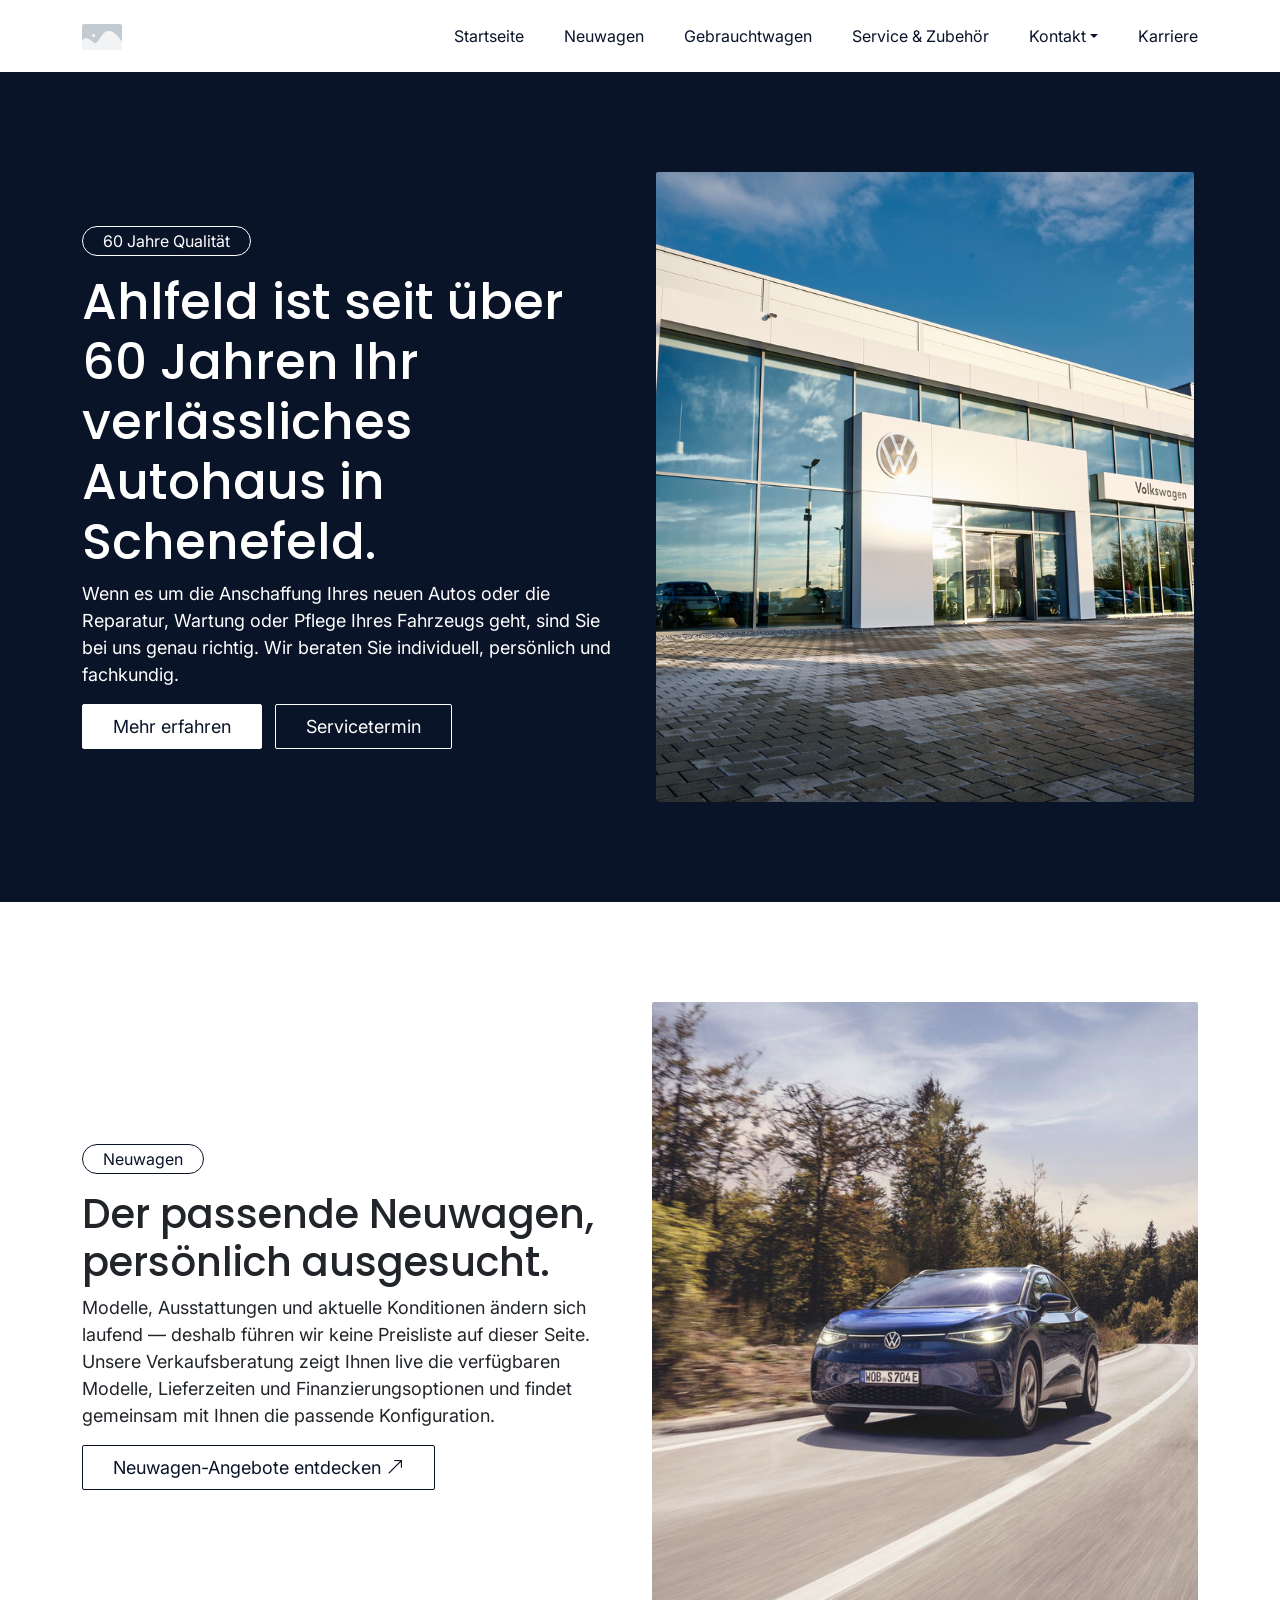
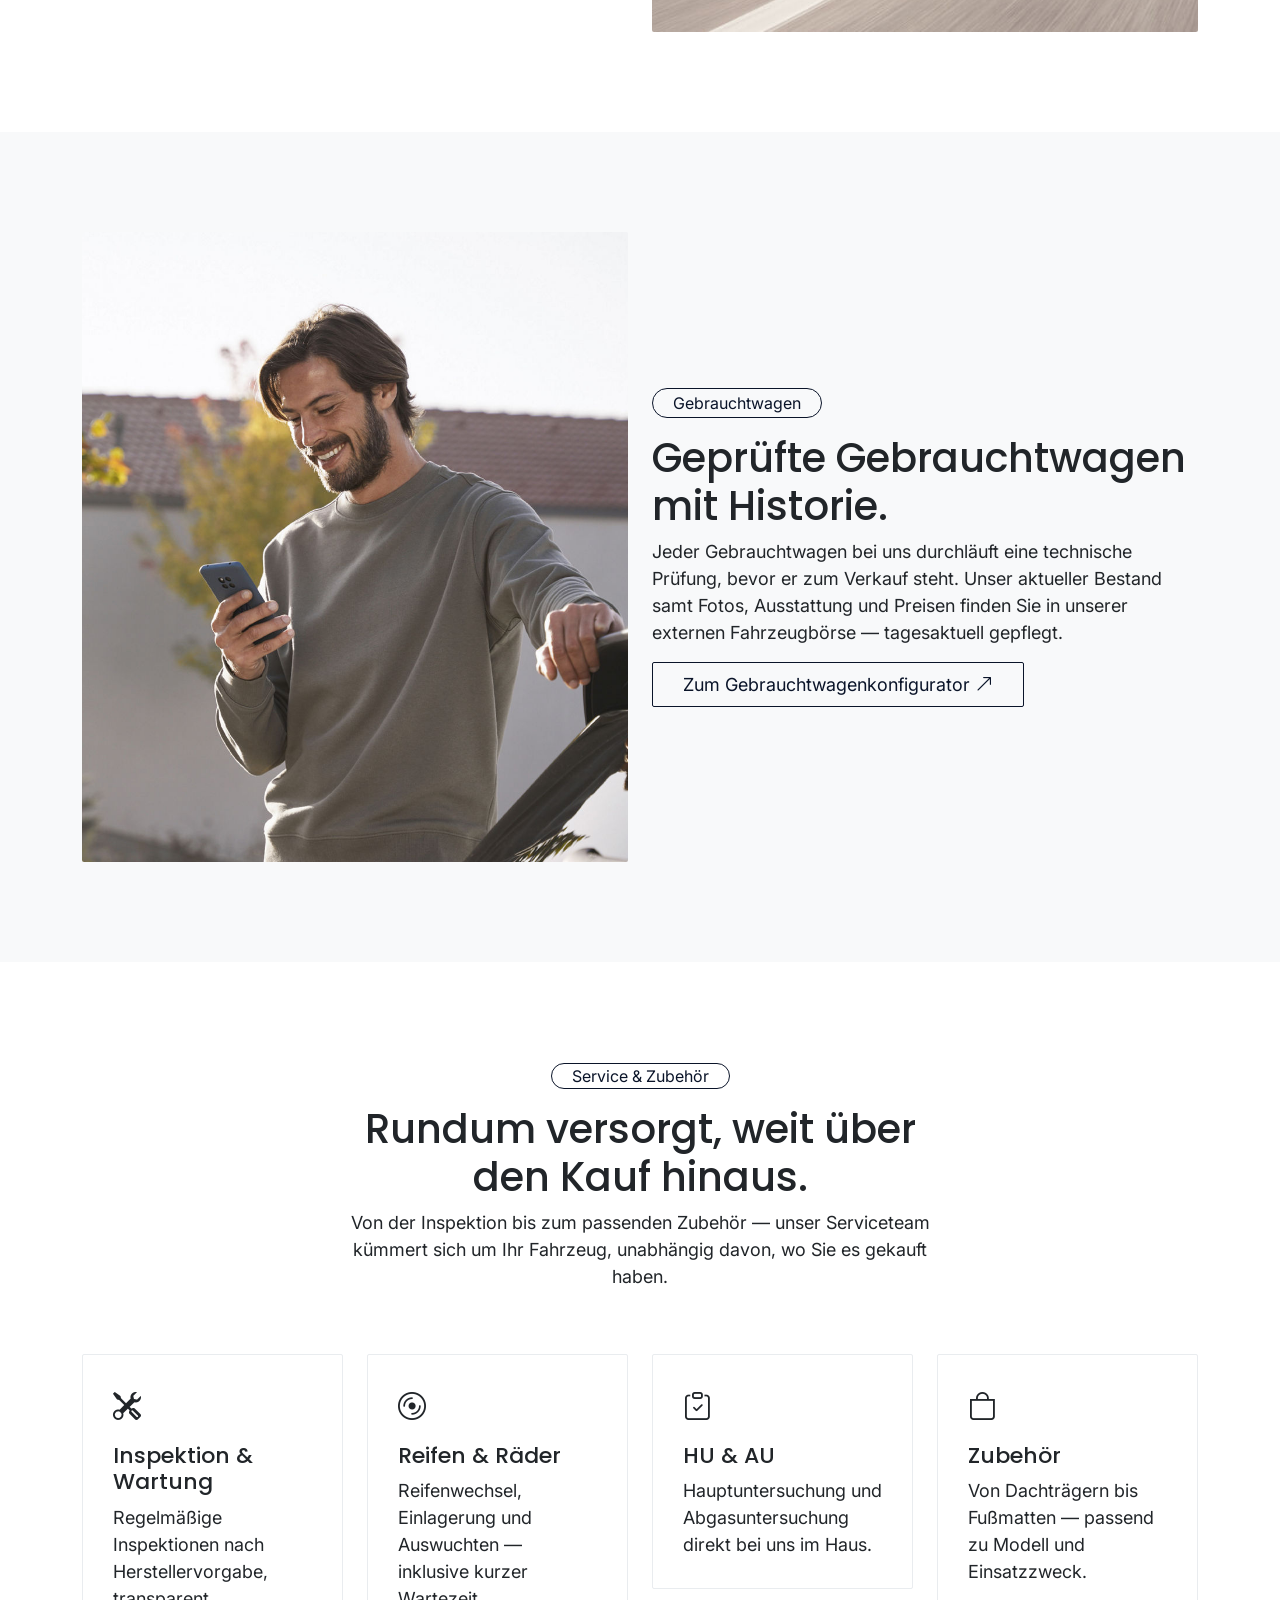
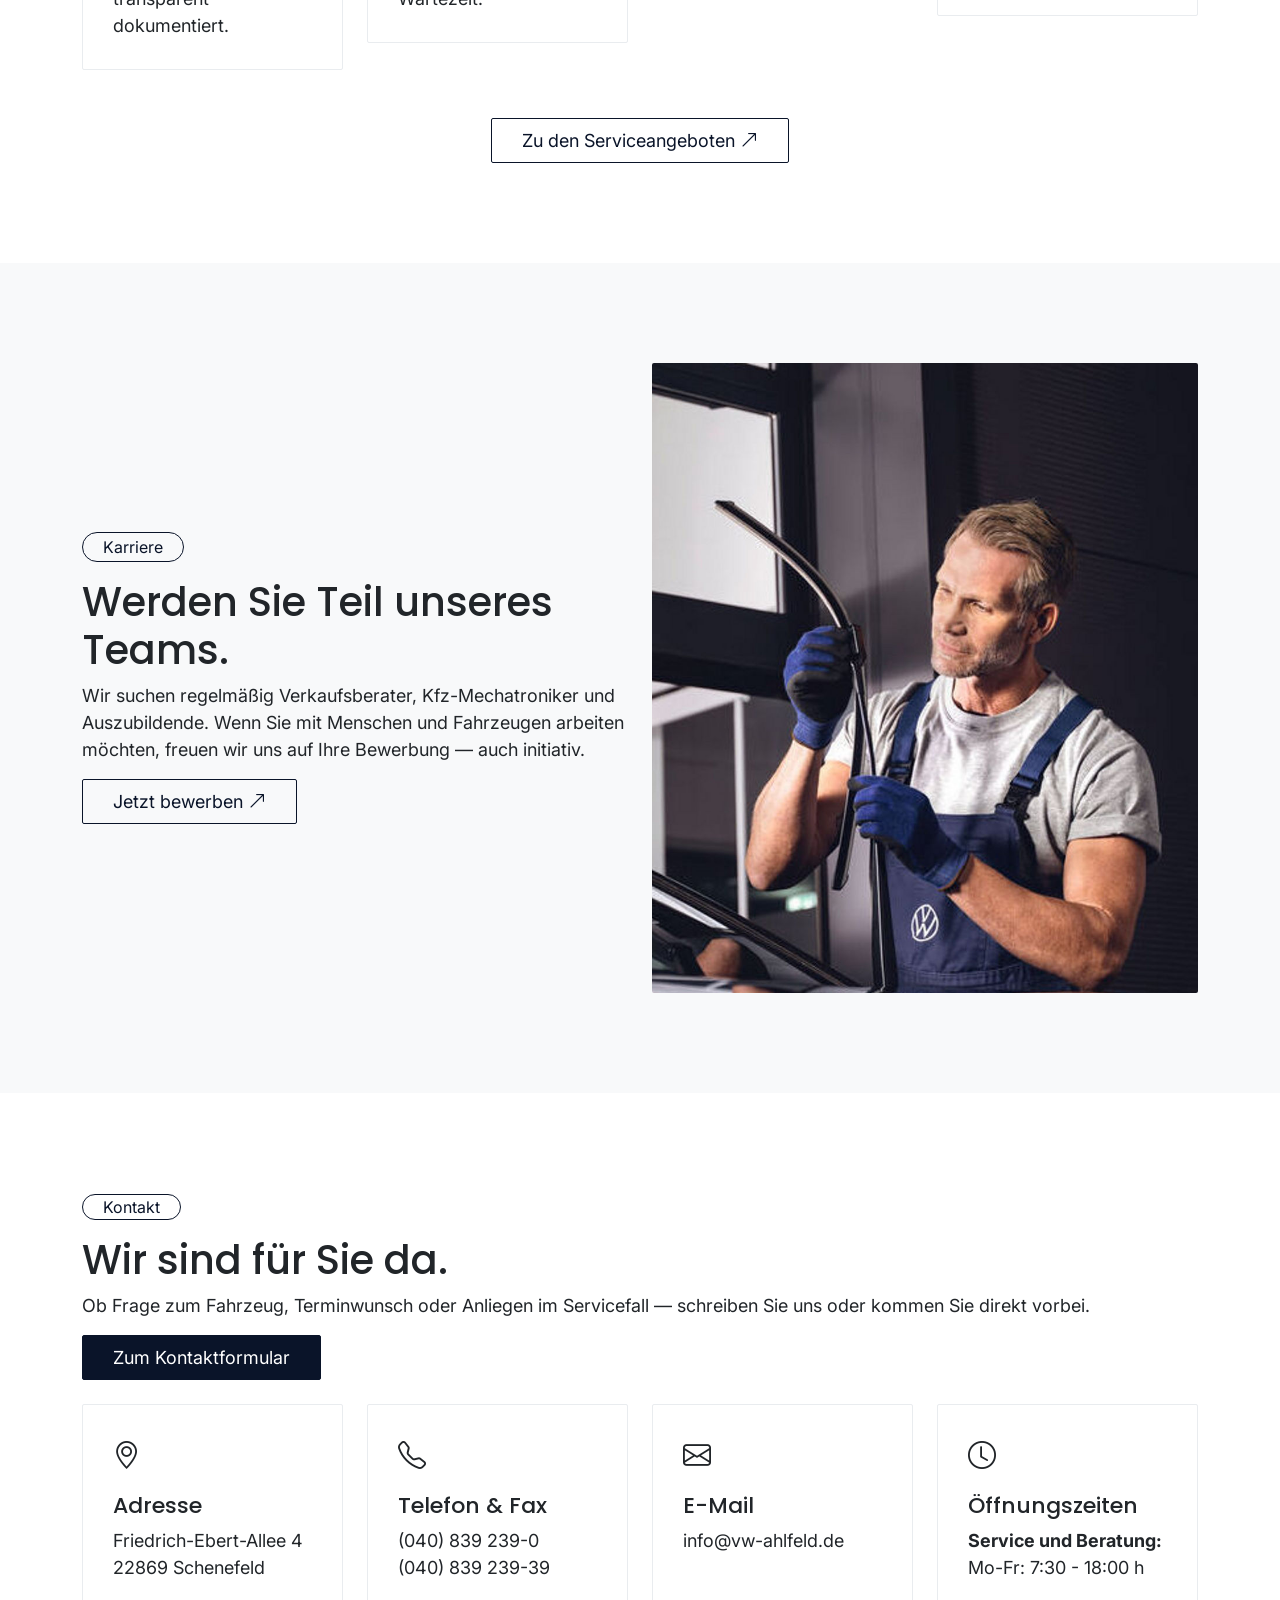
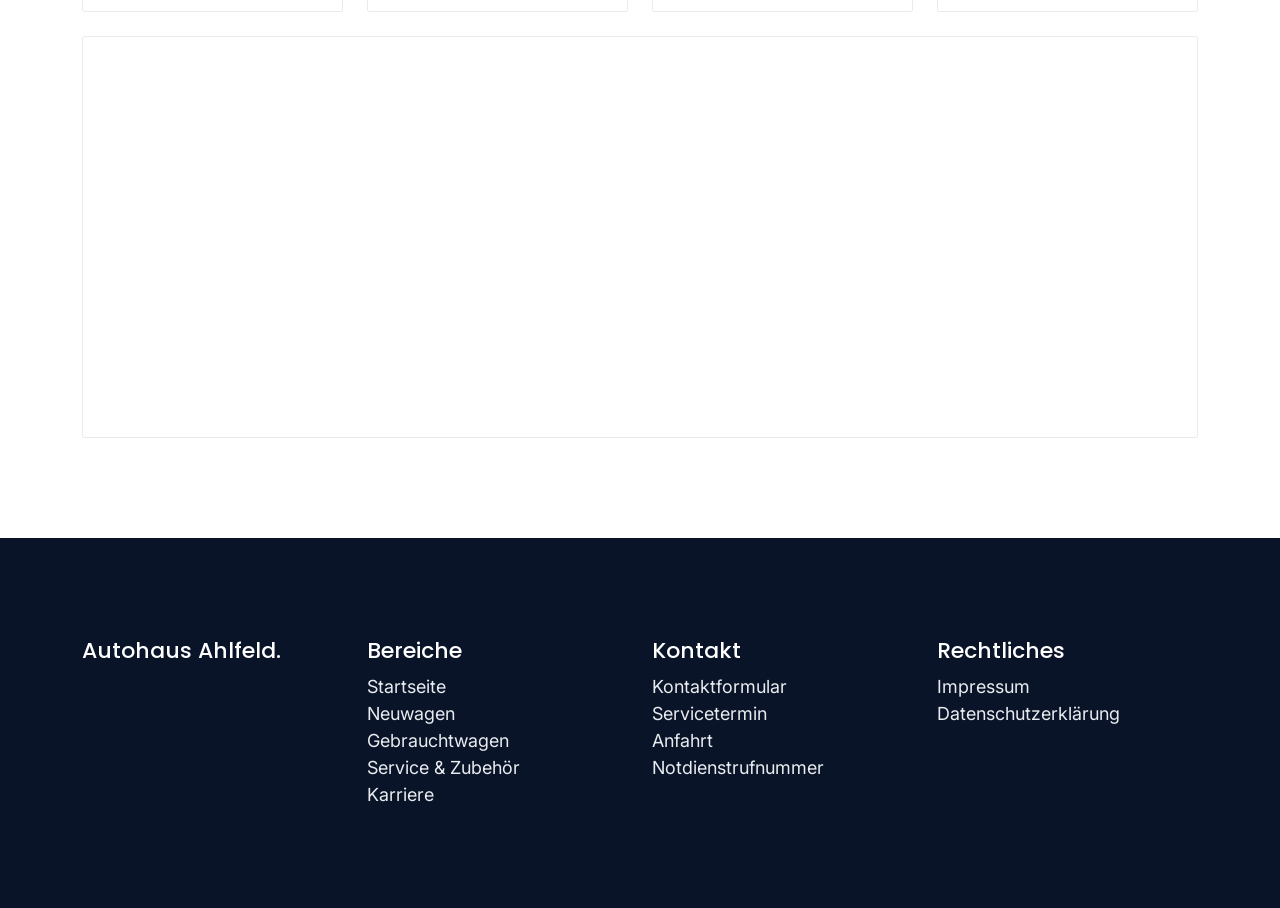
==== commit ef9464d4: "Update hero section heading for clarity and branding" ====
--- a/index.html
+++ b/index.html
@@ -65,7 +65,7 @@
         <div class="row">
           <div class="col-12 col-lg-6 order-2 order-lg-1 d-flex flex-column justify-content-center align-items-start text-white">
             <span class="eyebrow-white mb-3">60 Jahre Qualität</span>
-            <h1>Seit über 60 Jahren Autohaus in Schenefeld.</h1>
+            <h1>Ahlfeld ist seit über 60 Jahren Ihr verlässliches Autohaus in Schenefeld.</h1>
             <p>
               Wenn es um die Anschaffung Ihres neuen Autos oder die Reparatur, 
               Wartung oder Pflege Ihres Fahrzeugs geht, sind Sie bei uns genau richtig. 
--- a/assets/css/style.css
+++ b/assets/css/style.css
@@ -327,4 +327,11 @@
     .navbar .dropdown-item {
         font-size: 20px !important;
     }
+
+    section img {
+        height: 40vh !important;
+        width: 100%;
+        object-fit: cover !important;
+        object-position: center !important;
+    }
 }
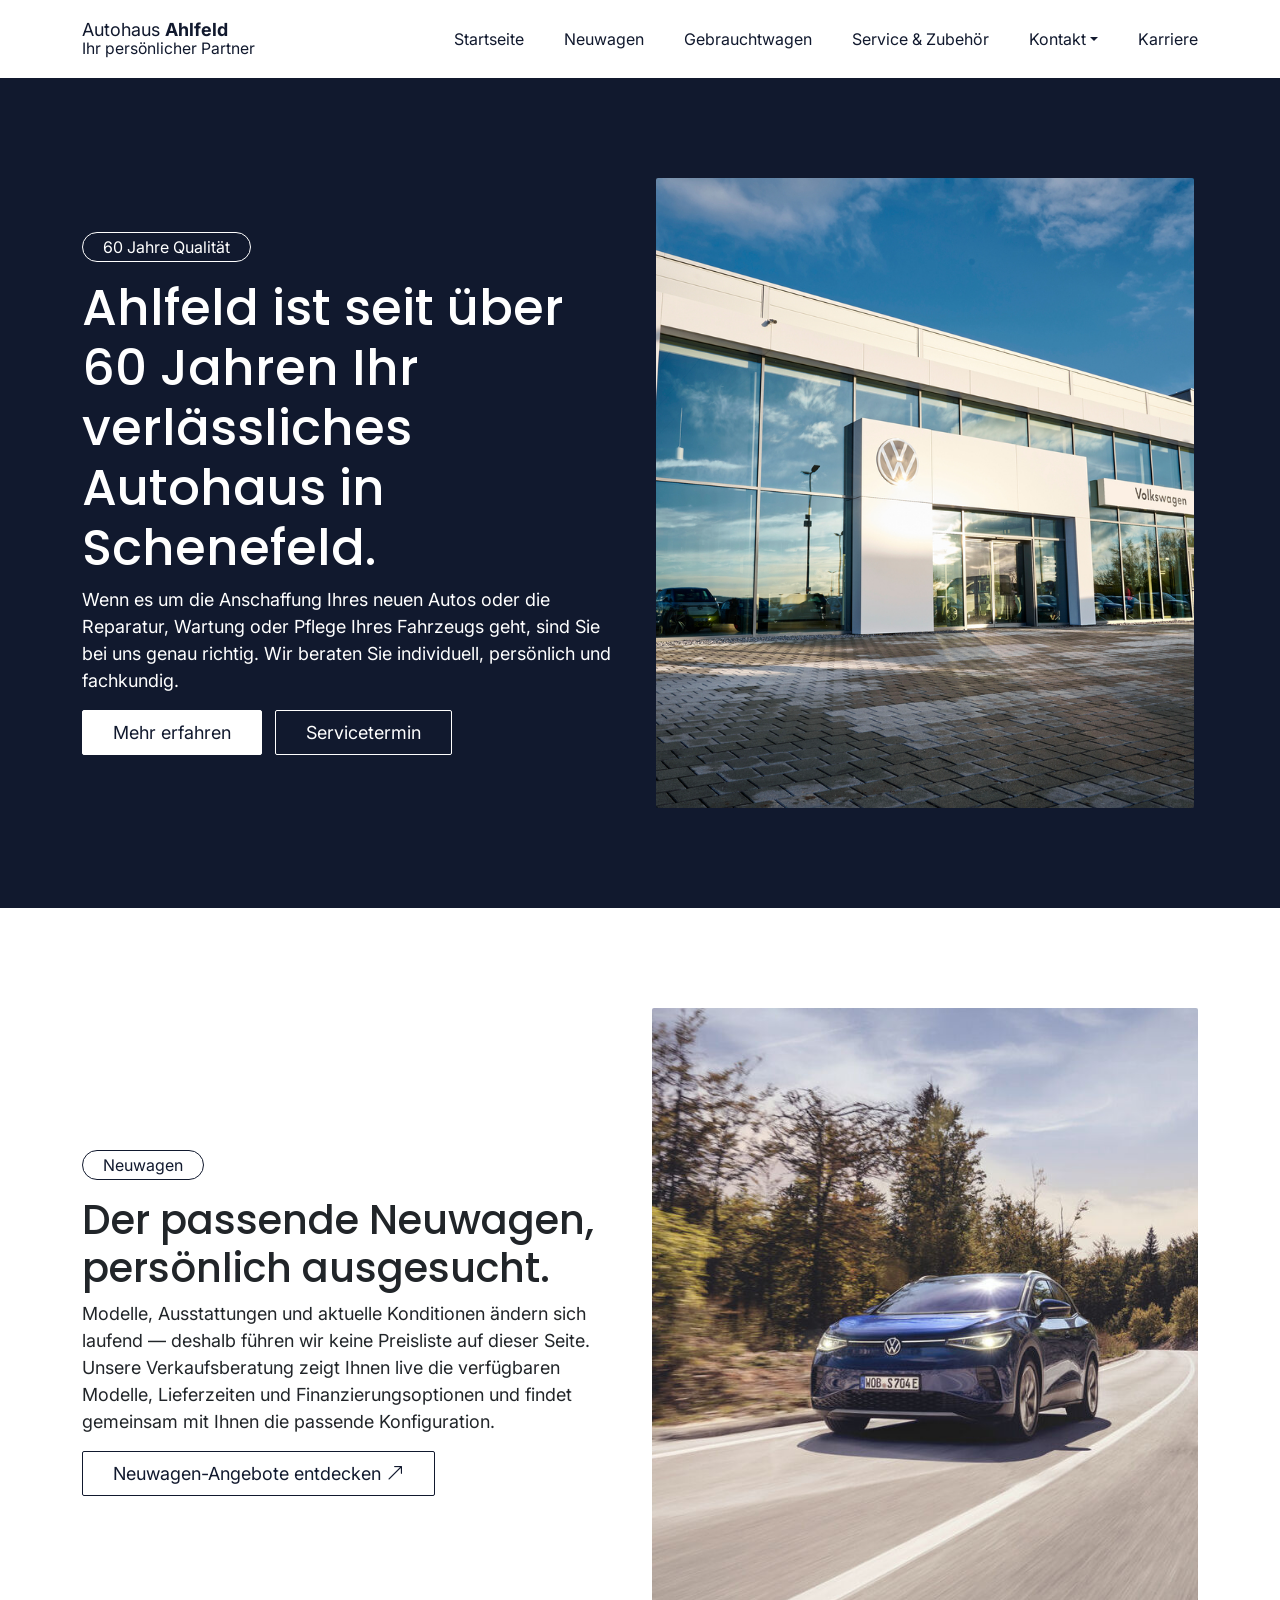
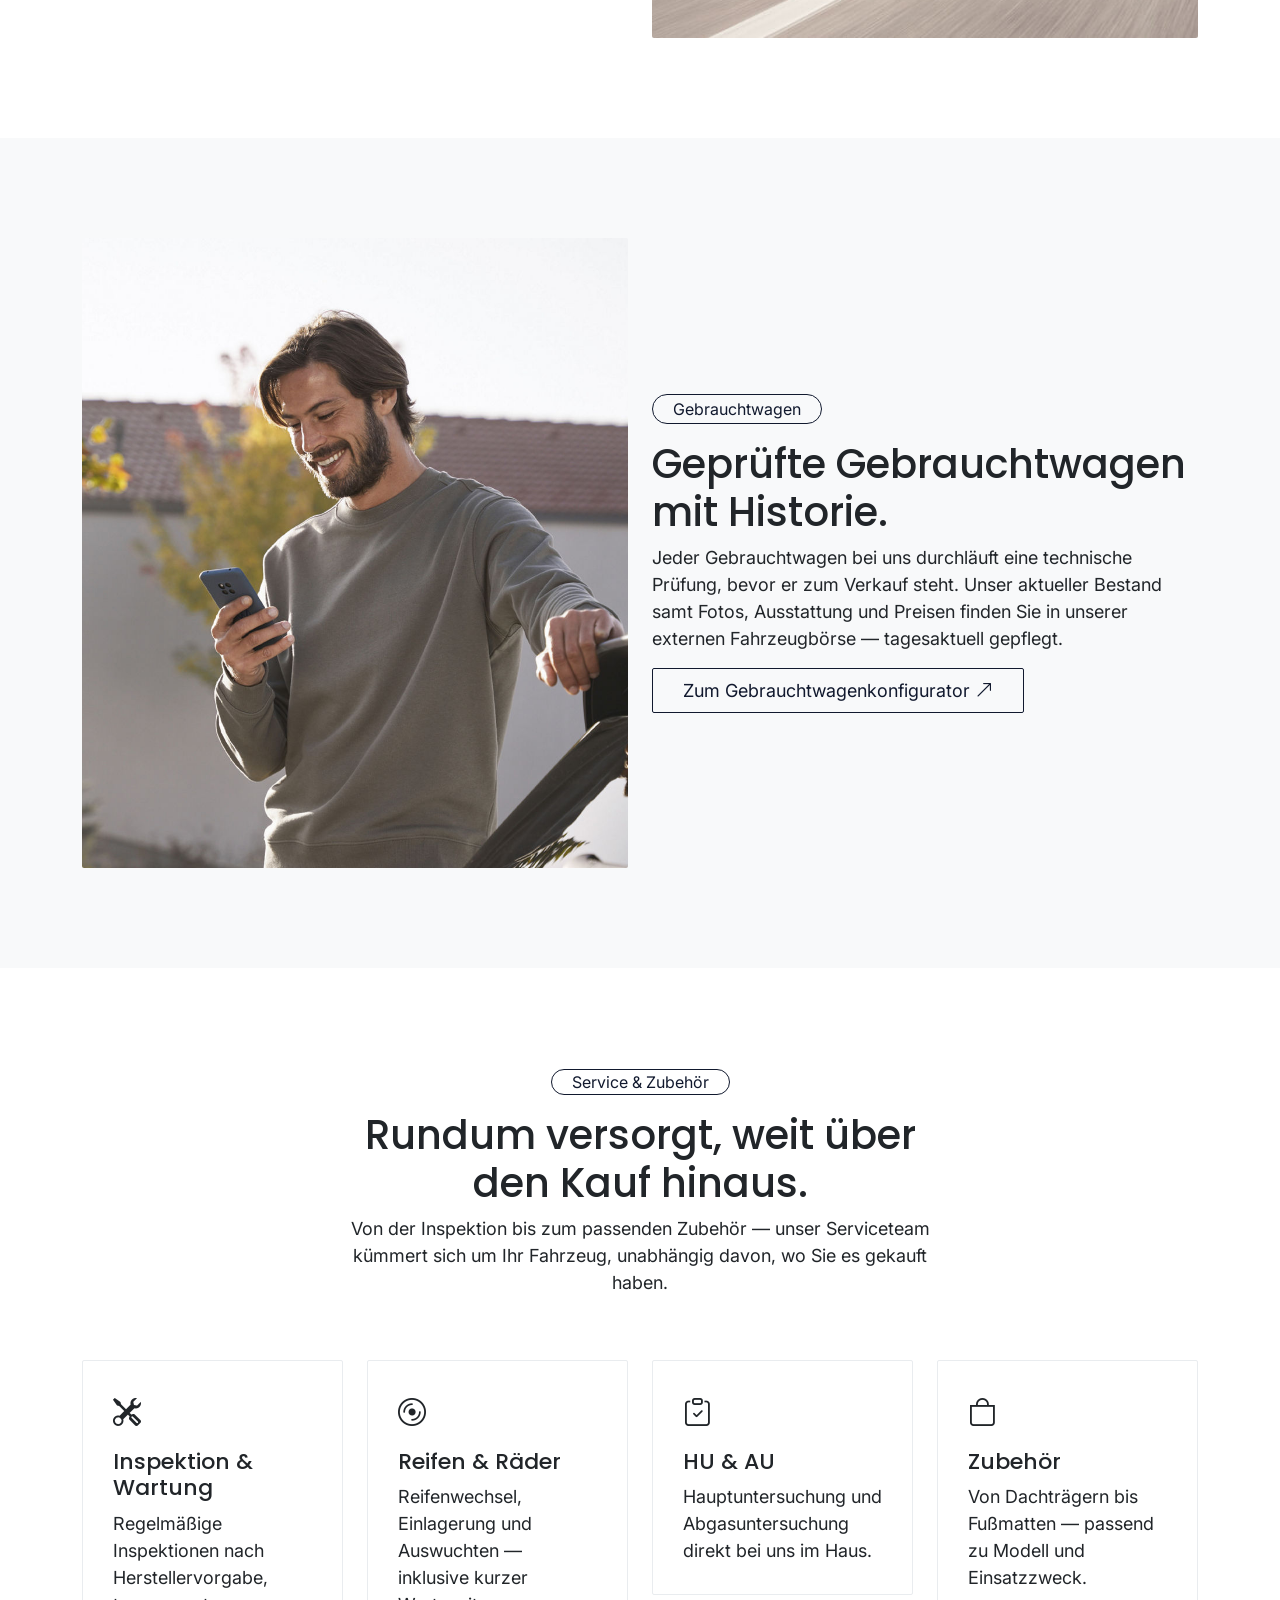
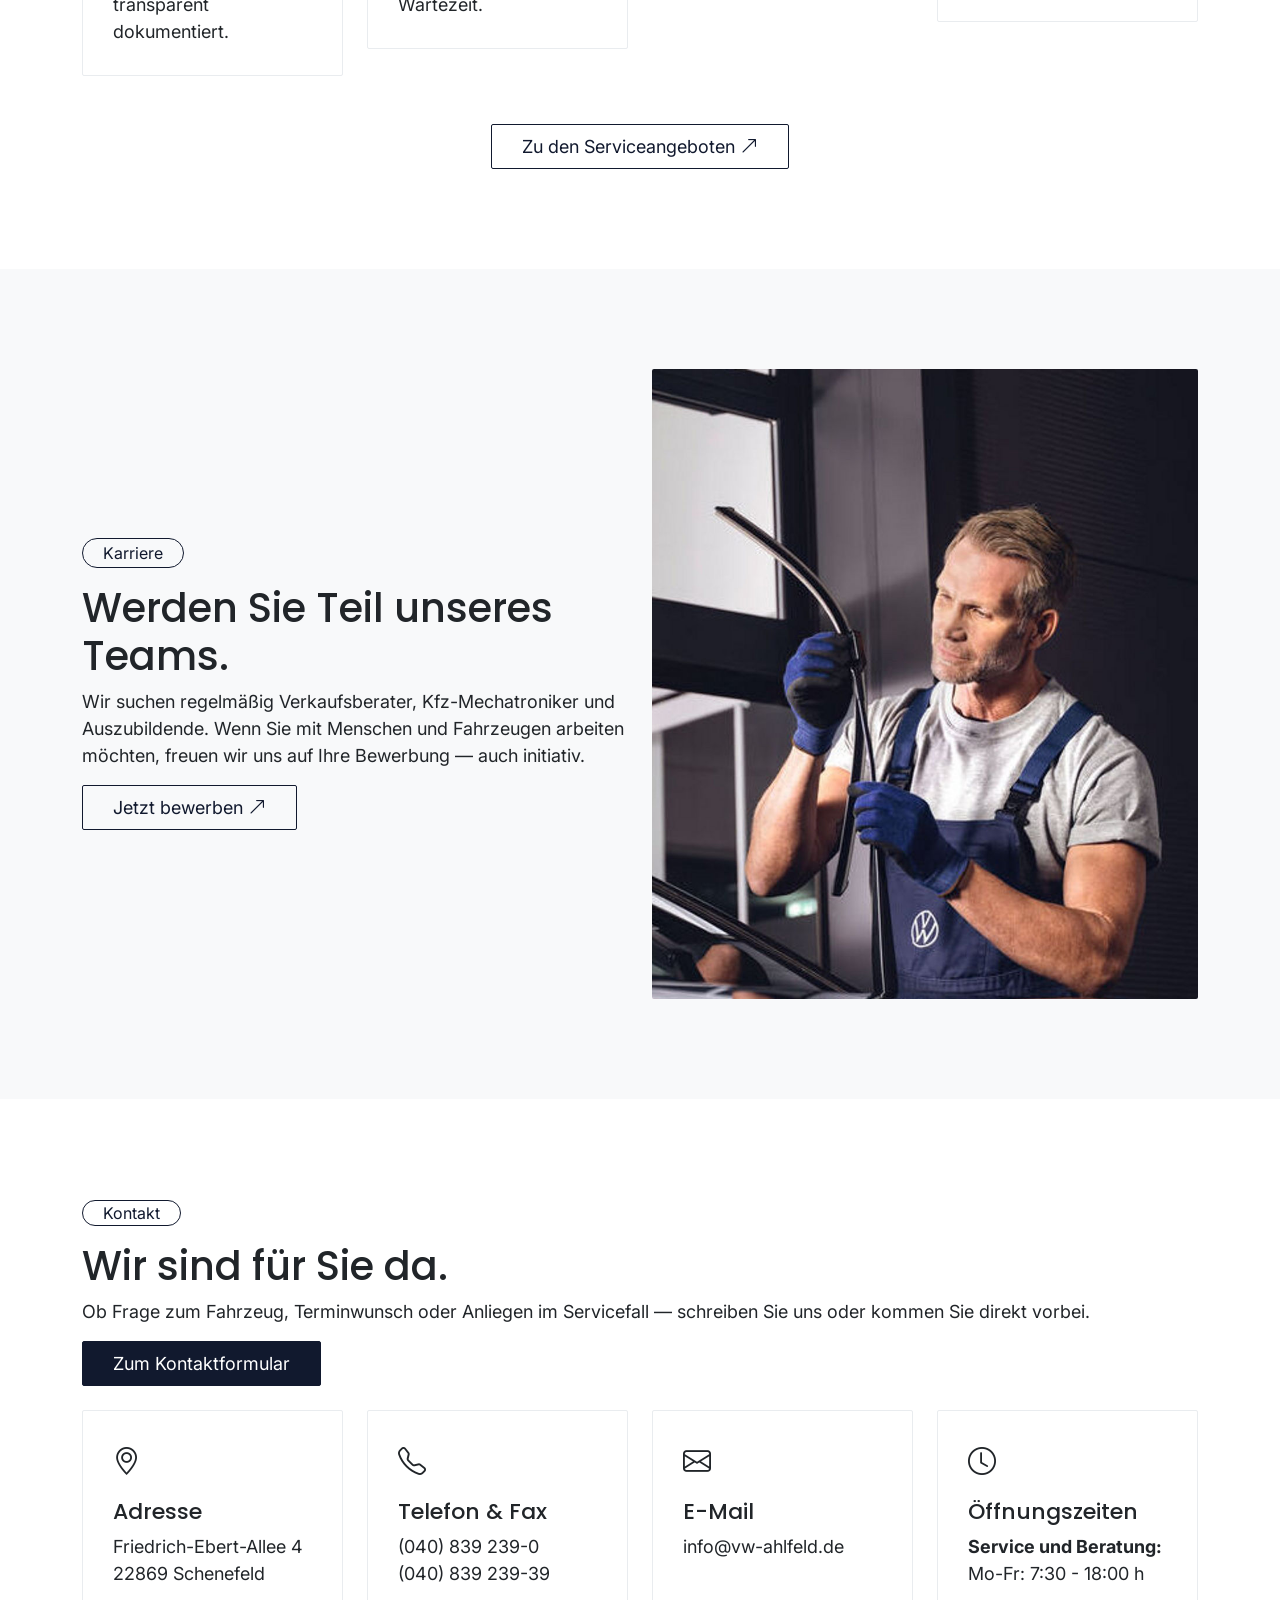
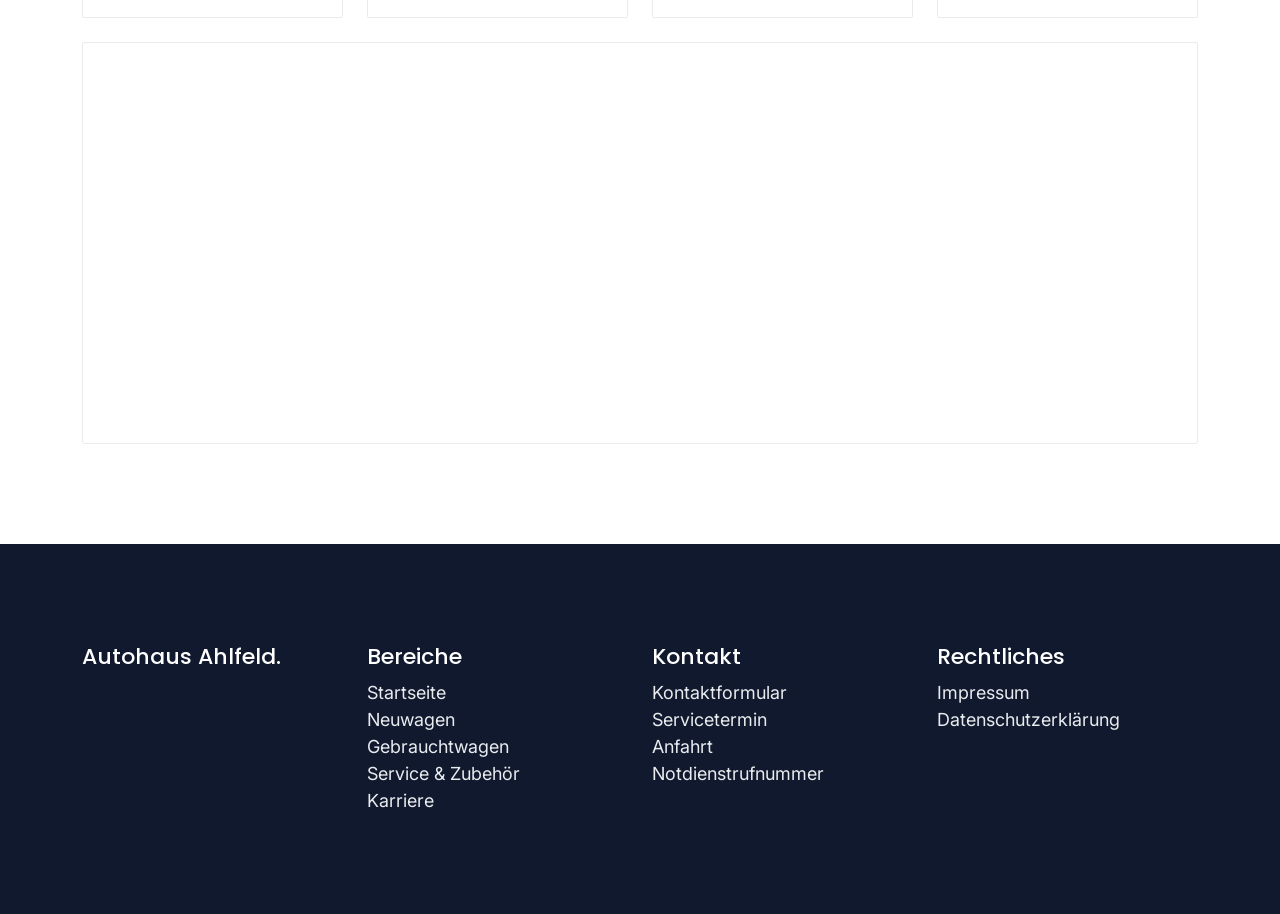
==== commit d329d134: "Update navbar branding across multiple pages and adjust dark theme color" ====
--- a/index.html
+++ b/index.html
@@ -19,7 +19,7 @@
 
     <nav class="navbar py-3 navbar-expand-lg sticky-top">
       <div class="container">
-        <a href="/" class="navbar-brand"><img src="./assets/images/placeholder.png" alt=""></a>
+        <a href="/" class="navbar-brand lh-1 text-vw-blue">Autohaus <strong>Ahlfeld</strong><br><small>Ihr persönlicher Partner</small></a>
         <button class="navbar-toggler" type="button" data-bs-toggle="offcanvas" data-bs-target="#offcanvasNavbar" aria-controls="offcanvasNavbar" aria-label="Toggle navigation">
           <i class="bi bi-list"></i>
         </button>
--- a/assets/css/style.css
+++ b/assets/css/style.css
@@ -1,5 +1,5 @@
 :root {
-    --dark: #0A1429;
+    --dark: #11192e;
     --light-blue: #6599FF;
     --bright-blue: #F3F7FB;
     --white: #fff;
@@ -280,12 +280,6 @@
  
 .map-container iframe {
     display: block;
-    filter: grayscale(100%) contrast(90%);
-    transition: filter .3s;
-}
- 
-.map-container:hover iframe {
-    filter: grayscale(0%);
 }
 
 /*-------------------------------------------------------------------------------------- FOOTER-SECTION */
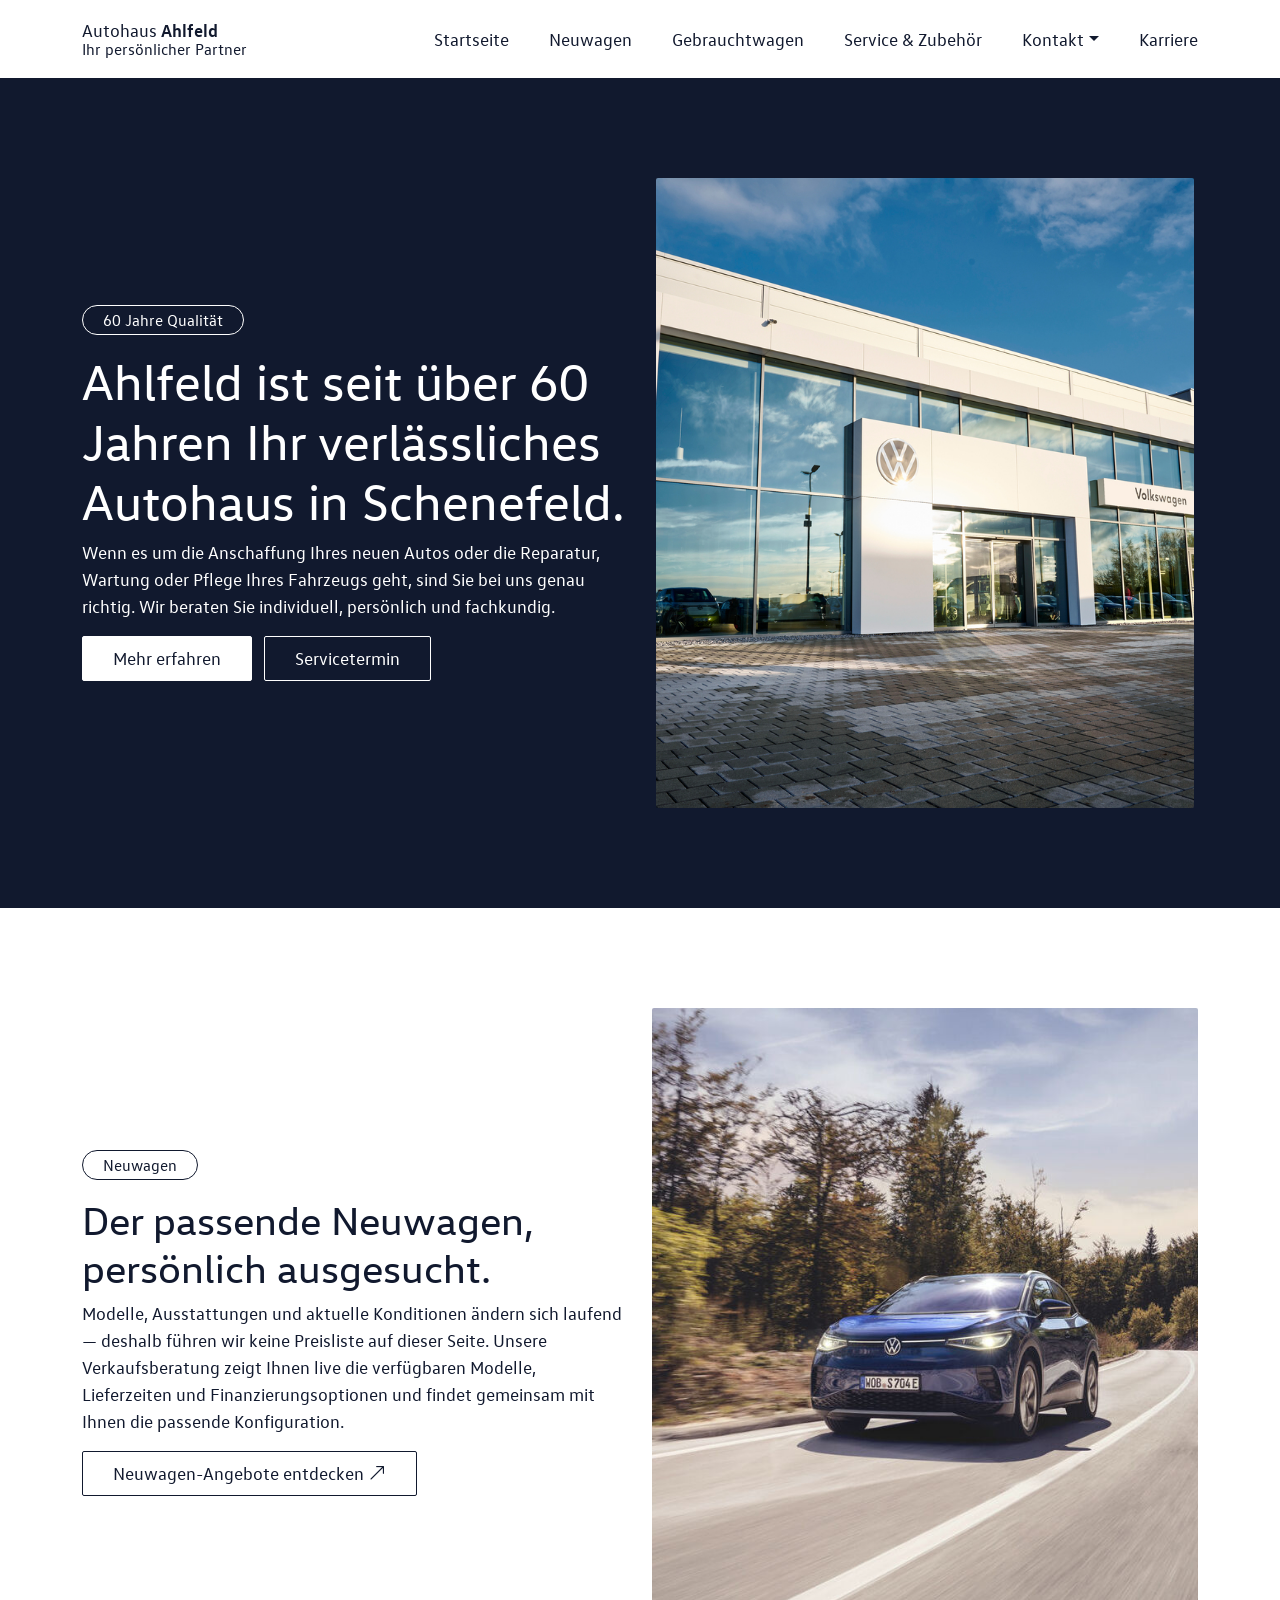
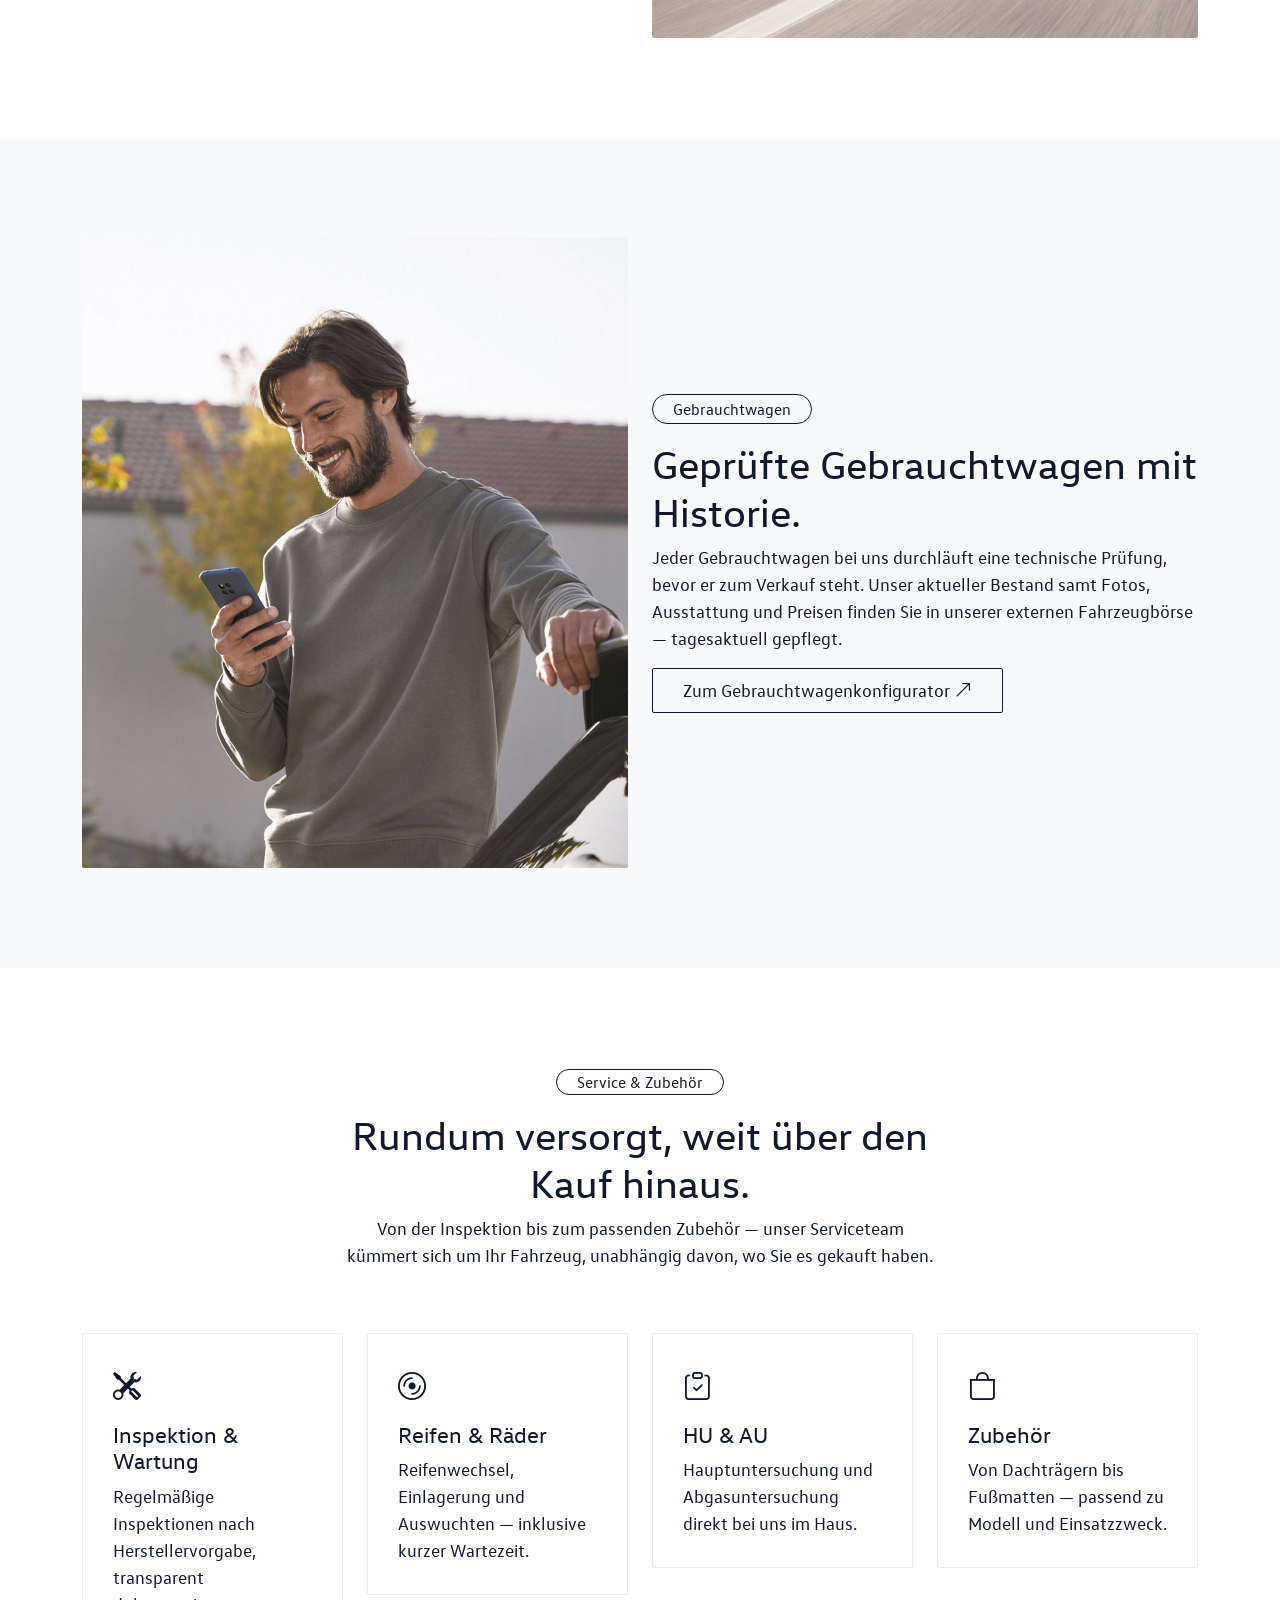
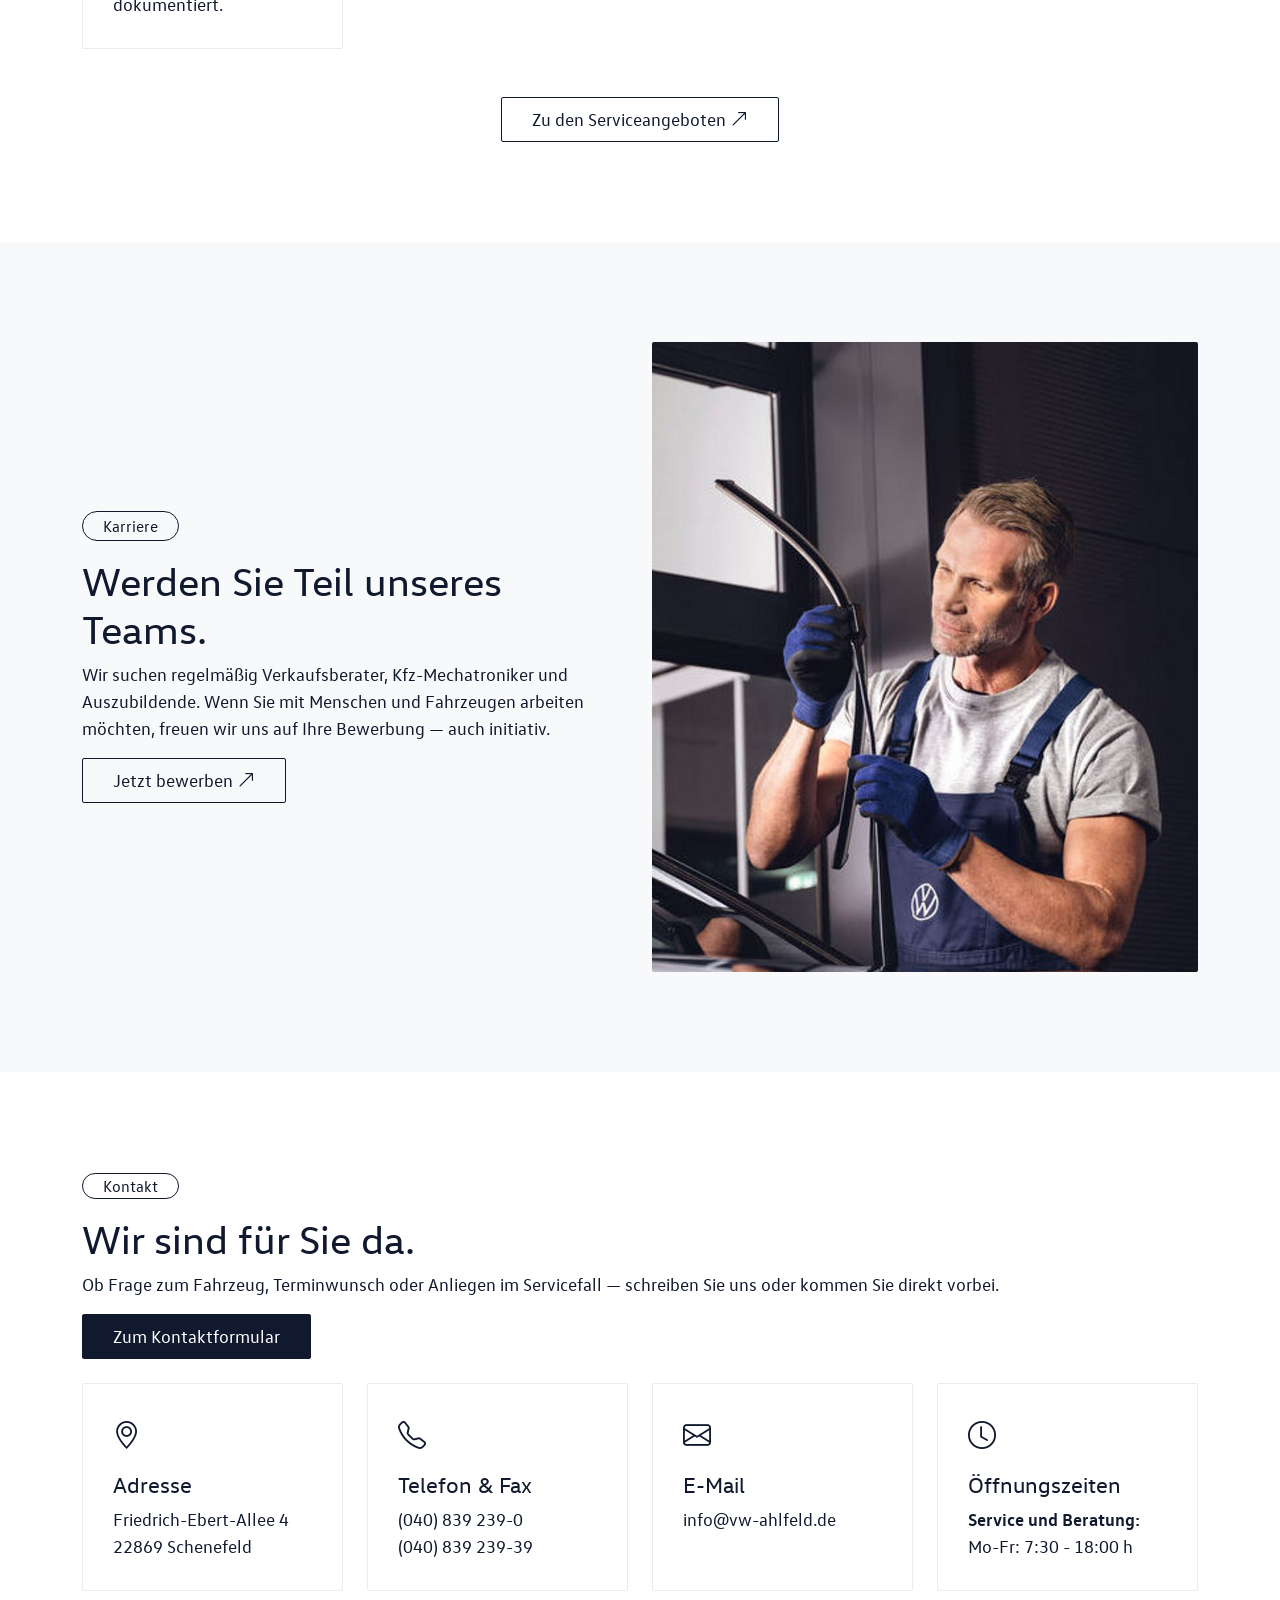
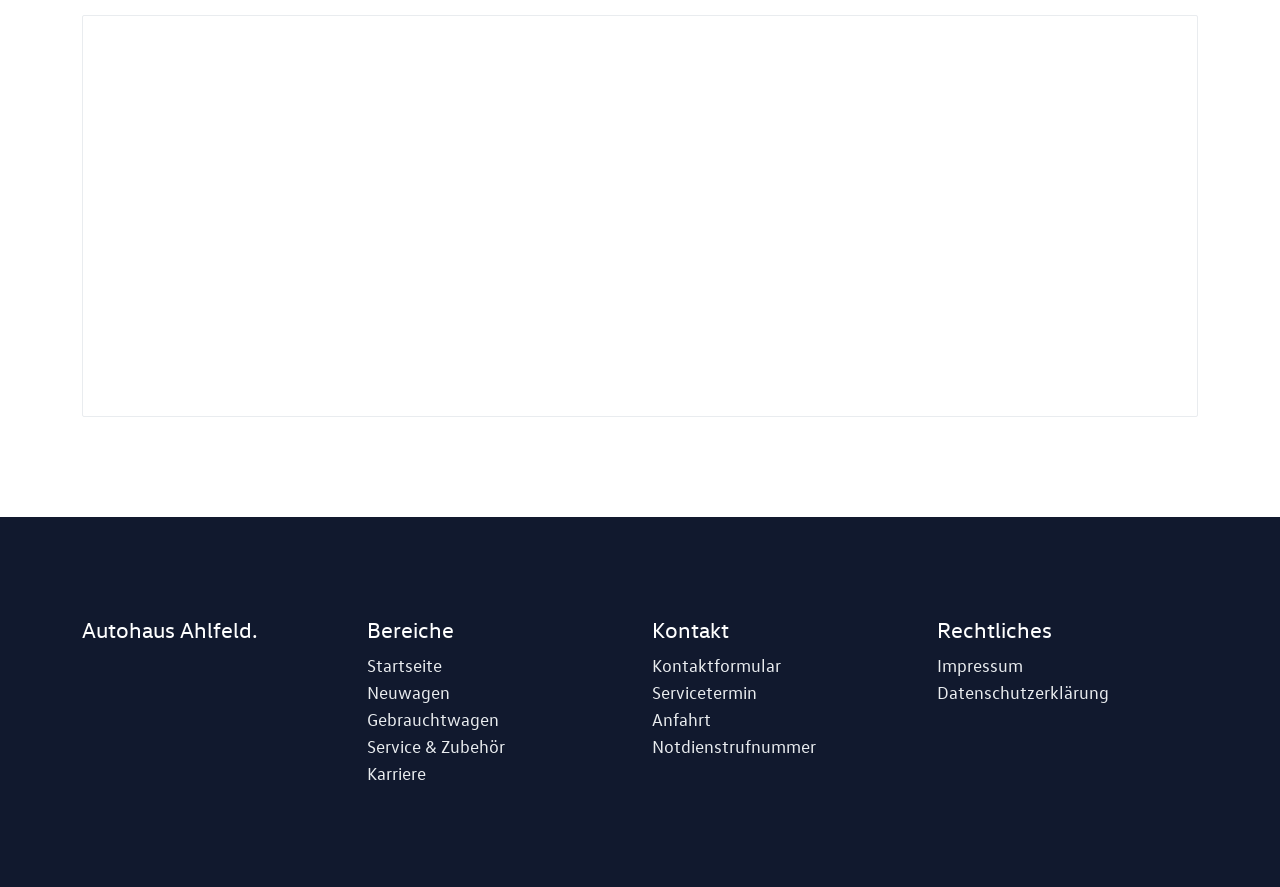
==== commit 0e32eedc: "Update styles for body, headings, and hero section; adjust image width in index.html" ====
--- a/index.html
+++ b/index.html
@@ -77,7 +77,7 @@
             </div>
           </div>
           <div class="col-lg-6 col-12 order-1 order-lg-2 mb-4 mb-lg-0 px-0 px-sm-3">
-            <img src="./assets/images/AUTOHAUS-316315 (web).jpeg" alt="VW Golf" class="img-fluid">
+            <img src="./assets/images/AUTOHAUS-316315 (web).jpeg" alt="VW Golf" class="img-fluid w-100">
           </div>
         </div>
       </div>
--- a/assets/css/style.css
+++ b/assets/css/style.css
@@ -1,3 +1,42 @@
+/* VW Webfonts */
+@font-face {
+    font-family: 'VW Head';
+    src: url('../font/VW_Webfonts/VWHeadWeb-Regular.woff') format('woff');
+    font-weight: 400;
+}
+
+@font-face {
+    font-family: 'VW Head';
+    src: url('../font/VW_Webfonts/VWHeadWeb-Bold.woff') format('woff');
+    font-weight: 700;
+}
+
+@font-face {
+    font-family: 'VW Head';
+    src: url('../font/VW_Webfonts/VWHeadWeb-ExtraBold.woff2') format('woff2'),
+         url('../font/VW_Webfonts/VWHeadWeb-ExtraBold.woff') format('woff');
+    font-weight: 800;
+}
+
+@font-face {
+    font-family: 'VW Text';
+    src: url('../font/VW_Webfonts/VWTextWeb-Regular.woff') format('woff');
+    font-weight: 400;
+}
+
+@font-face {
+    font-family: 'VW Text';
+    src: url('../font/VW_Webfonts/VWTextWeb-Bold.woff') format('woff');
+    font-weight: 700;
+}
+
+@font-face {
+    font-family: 'VW Text';
+    src: url('../font/VW_Webfonts/VWTextWeb-Light.woff2') format('woff2'),
+         url('../font/VW_Webfonts/VWTextWeb-Light.woff') format('woff');
+    font-weight: 300;
+}
+
 :root {
     --dark: #11192e;
     --light-blue: #6599FF;
@@ -10,8 +49,8 @@
     --fs-h4: clamp(1.25rem, 1.11rem + 0.68vw, 1.625rem);
     --fs-h5: clamp(1.1875rem, 1.11rem + 0.34vw, 1.375rem);
     --fs-body: clamp(1rem, 0.95rem + 0.22vw, 1.125rem);
-    --font-heading: 'Poppins', sans-serif;
-    --font-body: 'Inter', sans-serif;
+    --font-heading: 'VW Head', sans-serif;
+    --font-body: 'VW Text', sans-serif;
 }
 
 body {
@@ -21,6 +60,7 @@
     font-size: var(--fs-body);
     line-height: 1.5;
     font-family: var(--font-body) !important;
+    color: var(--dark);
 }
 
 html {
@@ -53,6 +93,7 @@
 .h6 {
     margin-top: 0;
     line-height: 1.2;
+    color: var(--dark);
 }
 
 h1, .h1 {
@@ -173,7 +214,6 @@
 }
 
 .nav-link {
-    font-size: 16px !important;
     color: var(--dark) !important;
 }
 
@@ -220,9 +260,10 @@
 
 .hero-section {
     background-color: var(--dark);
-    background-repeat: no-repeat;
-    background-position: center;
-    background-size: cover;
+}
+
+.hero-section h1 {
+    color: var(--white);
 }
 
 /*-------------------------------------------------------------------------------------- SERVICE-SECTION */
@@ -286,6 +327,10 @@
 
 footer {
     background-color: var(--dark);
+}
+
+footer h2 {
+    color: var(--white) !important;
 }
 
 footer a {
@@ -310,6 +355,7 @@
         height: 70vh !important;
         object-fit: cover !important;
         object-position: center !important;
+        width: 100%;
     }
 }
 
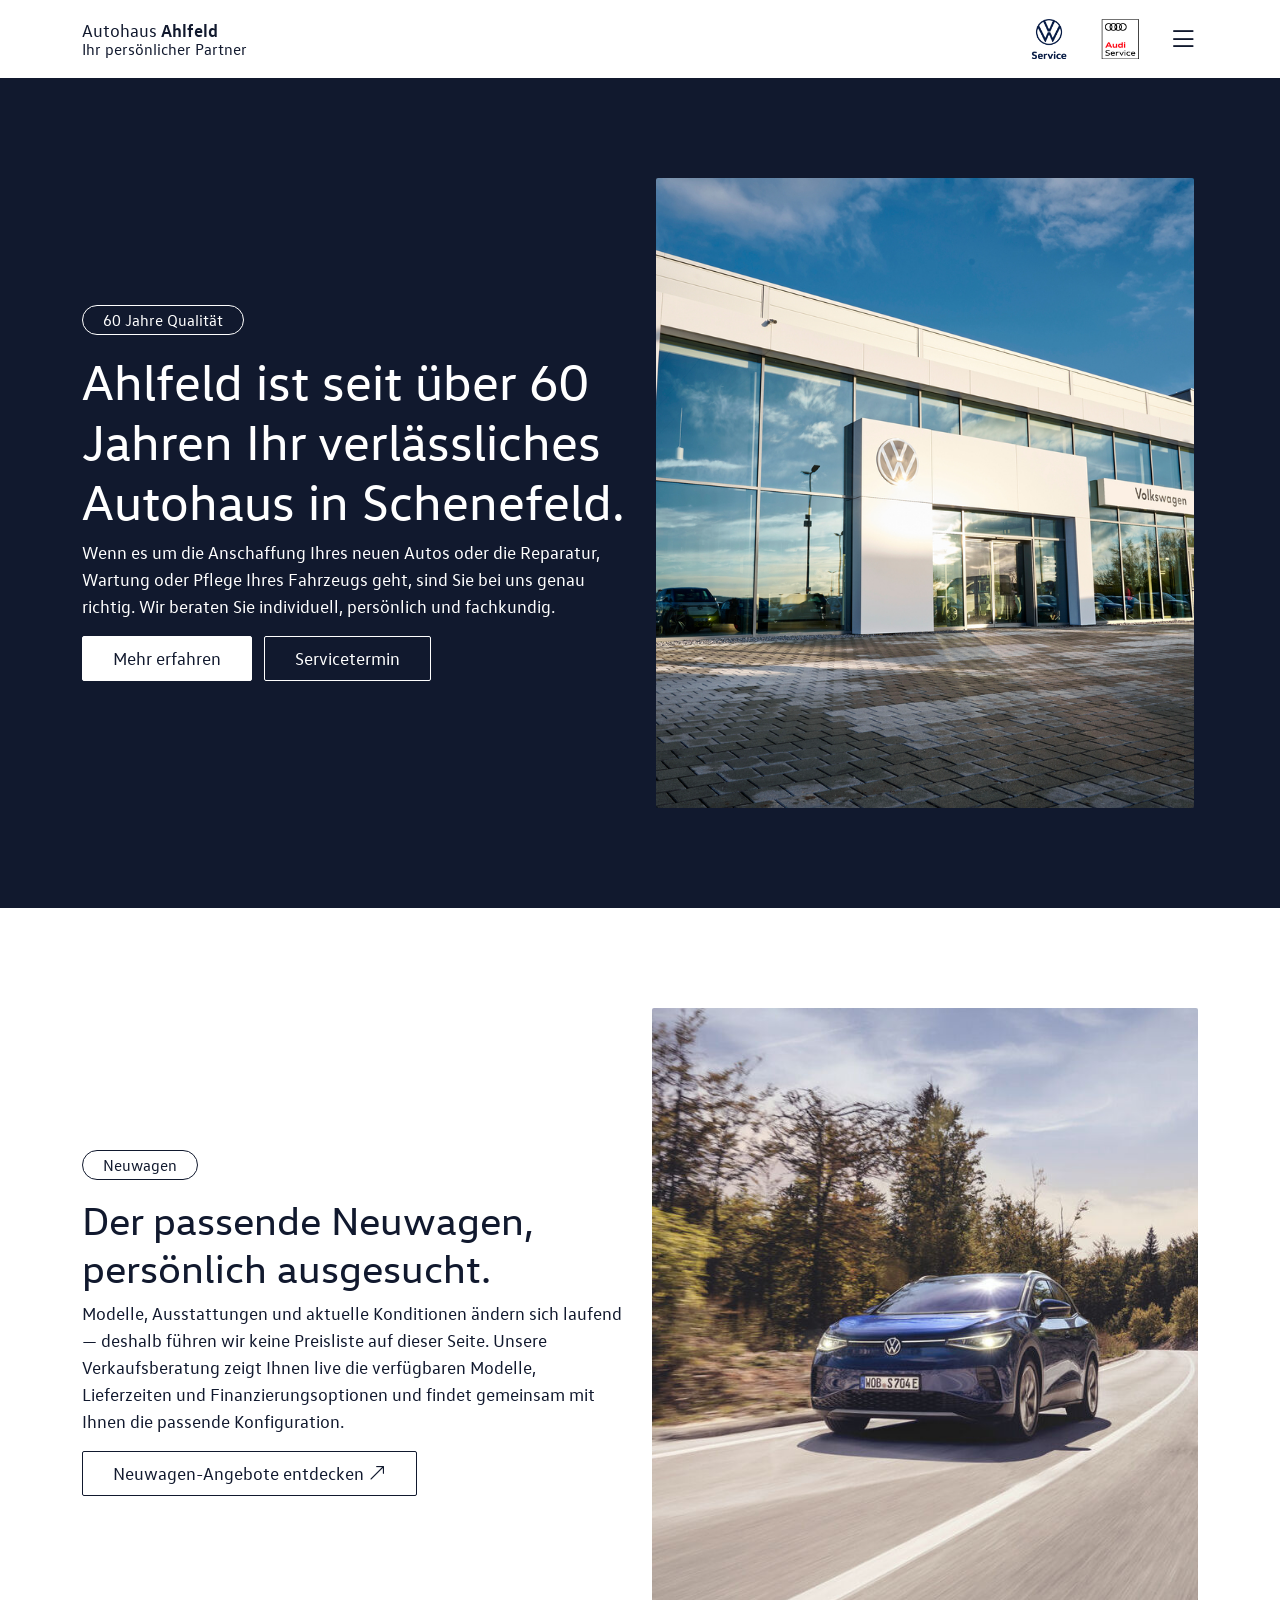
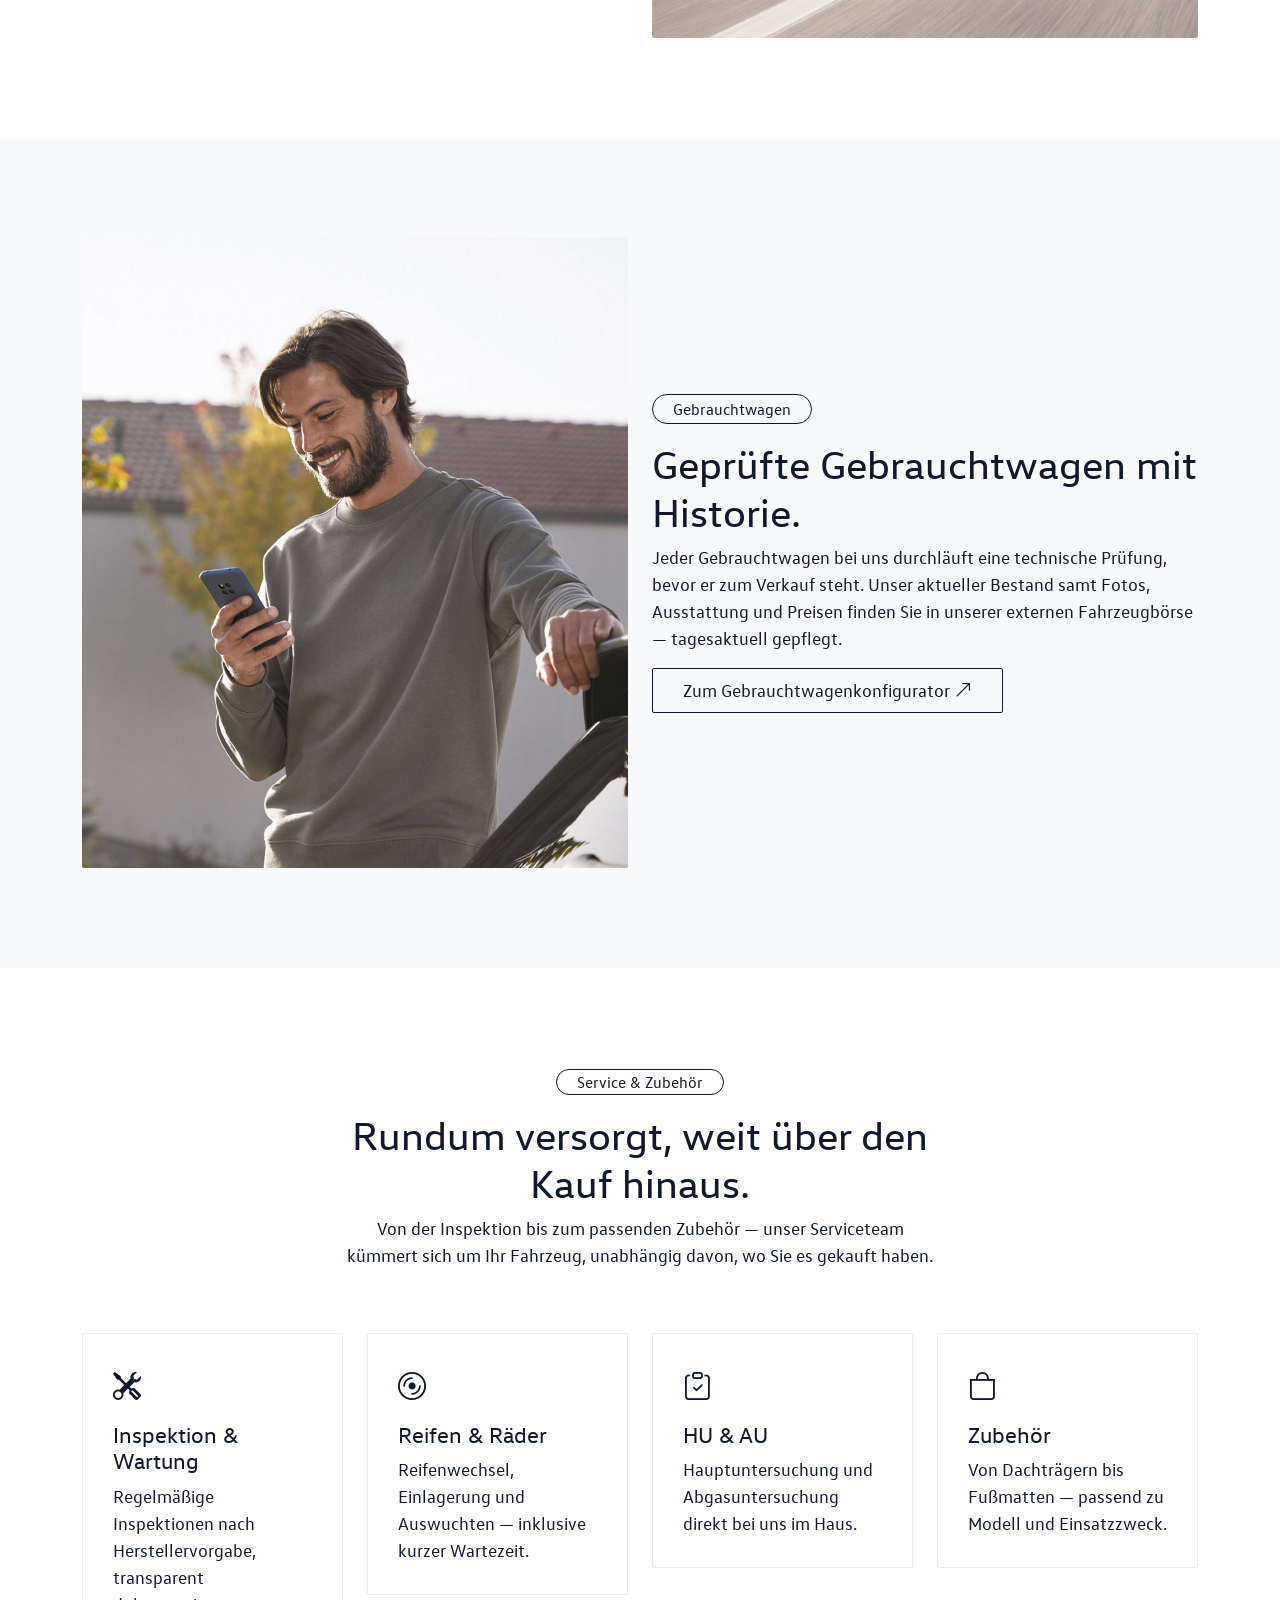
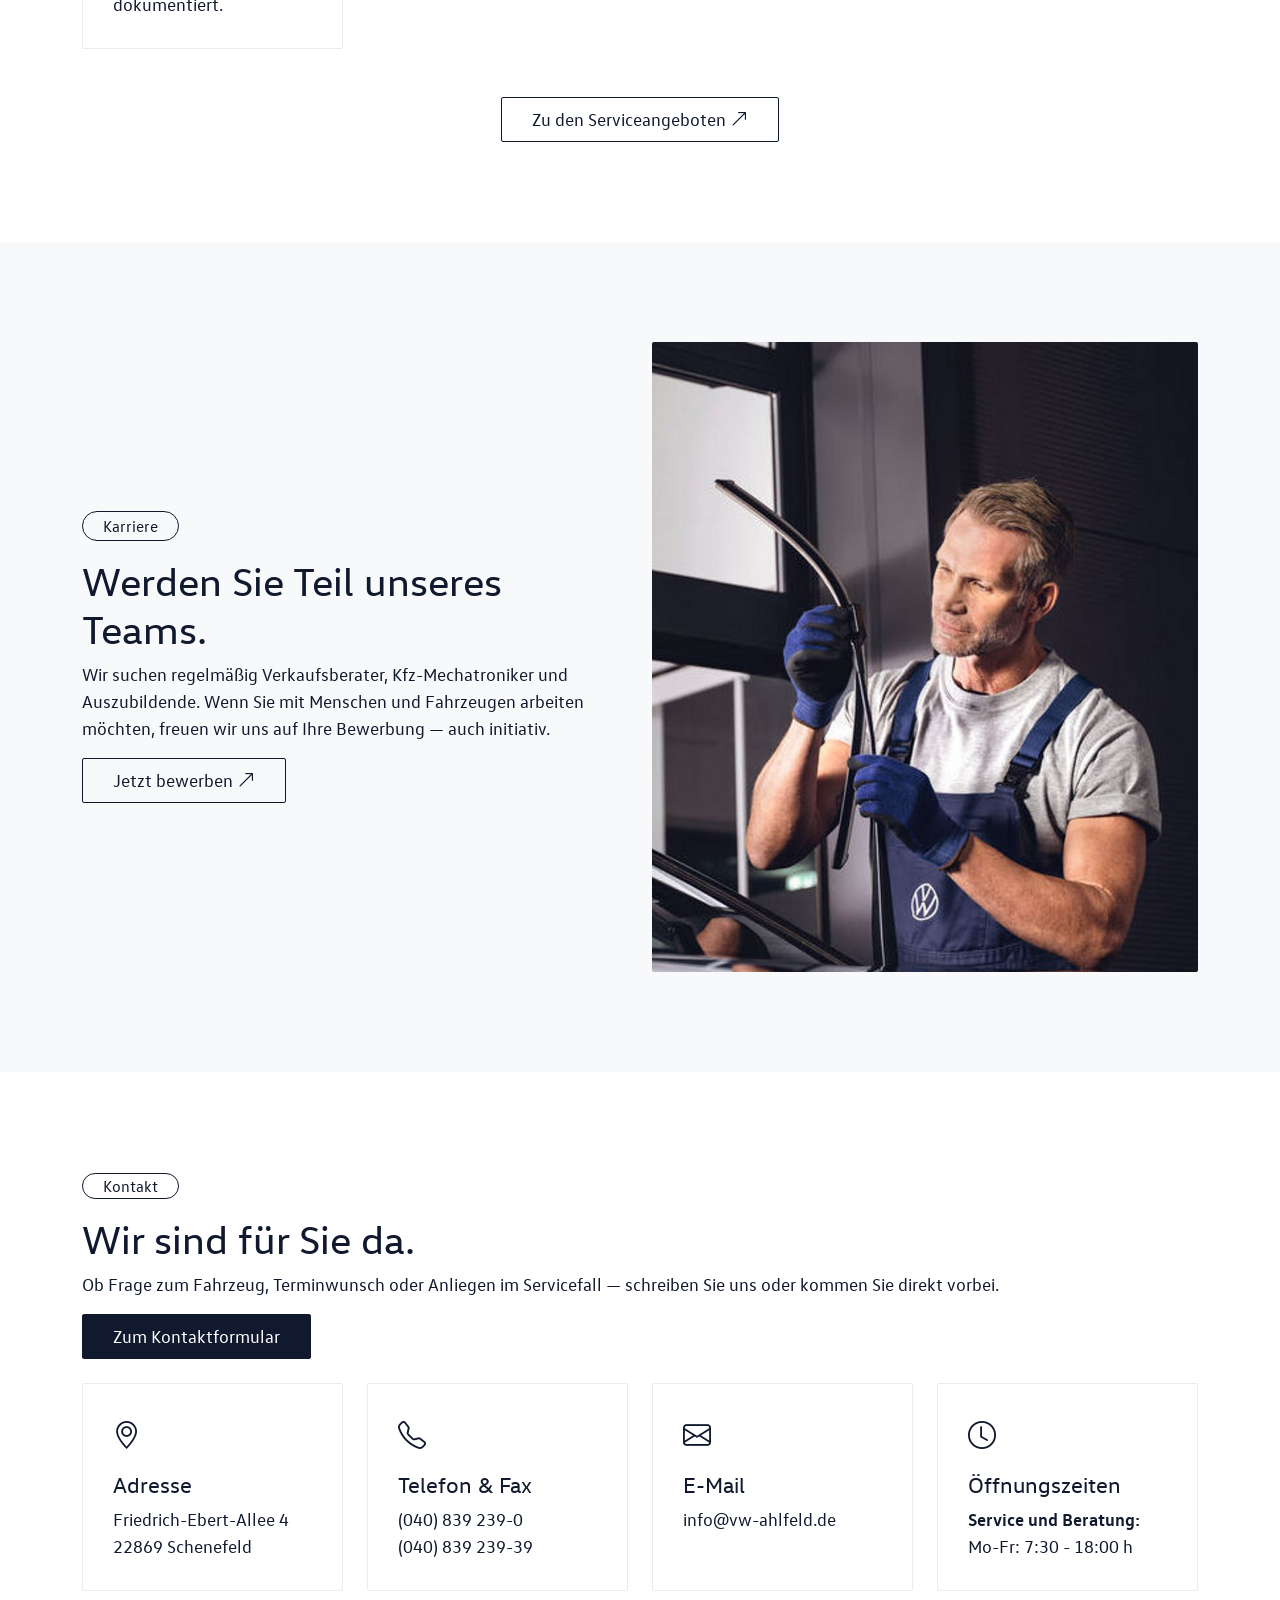
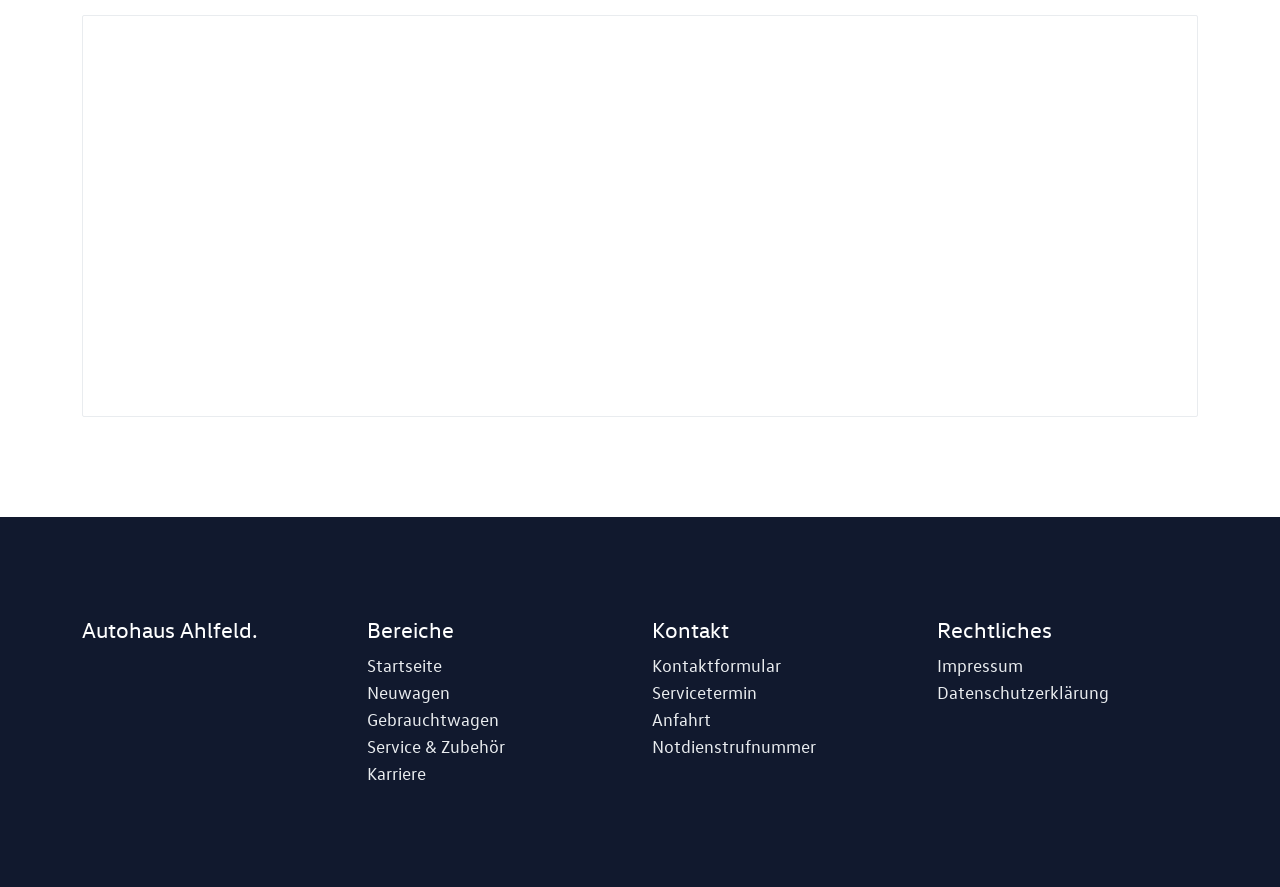
==== commit a932a5be: "Add service logos to navbar and update styles for better layout" ====
--- a/index.html
+++ b/index.html
@@ -17,9 +17,13 @@
   </head>
   <body>
 
-    <nav class="navbar py-3 navbar-expand-lg sticky-top">
+    <nav class="navbar py-3 sticky-top">
       <div class="container">
         <a href="/" class="navbar-brand lh-1 text-vw-blue">Autohaus <strong>Ahlfeld</strong><br><small>Ihr persönlicher Partner</small></a>
+        <div class="service-logos">
+          <img src="./assets/images/VW-Service-Logo.png" alt="VW Service Logo" class="service-logo">
+          <img src="./assets/images/Audi-Service-Logo.png" alt="Audi Service Logo" class="service-logo">
+        </div>
         <button class="navbar-toggler" type="button" data-bs-toggle="offcanvas" data-bs-target="#offcanvasNavbar" aria-controls="offcanvasNavbar" aria-label="Toggle navigation">
           <i class="bi bi-list"></i>
         </button>
--- a/assets/css/style.css
+++ b/assets/css/style.css
@@ -208,6 +208,36 @@
     background-color: var(--white);
 }
 
+.navbar-brand-logo {
+    width: 700px;
+    display: inline-block;
+}
+
+.navbar .container {
+    display: flex;
+    align-items: center;
+    gap: 0.75rem;
+}
+
+.navbar-brand {
+    flex: 1 1 auto;
+    min-width: 0;
+}
+
+.service-logos {
+    display: flex;
+    align-items: center;
+}
+
+.service-logo {
+    height: 40px;
+    display: inline-block;
+}
+
+.navbar-toggler {
+    margin-left: auto;
+}
+
 .navbar-brand img,
 .offcanvas-header img {
     width: 40px;
@@ -347,6 +377,10 @@
 
     .hero-section {
         padding-top: 0;
+    }
+
+    .service-logo {
+        height: 30px;
     }
 }
 
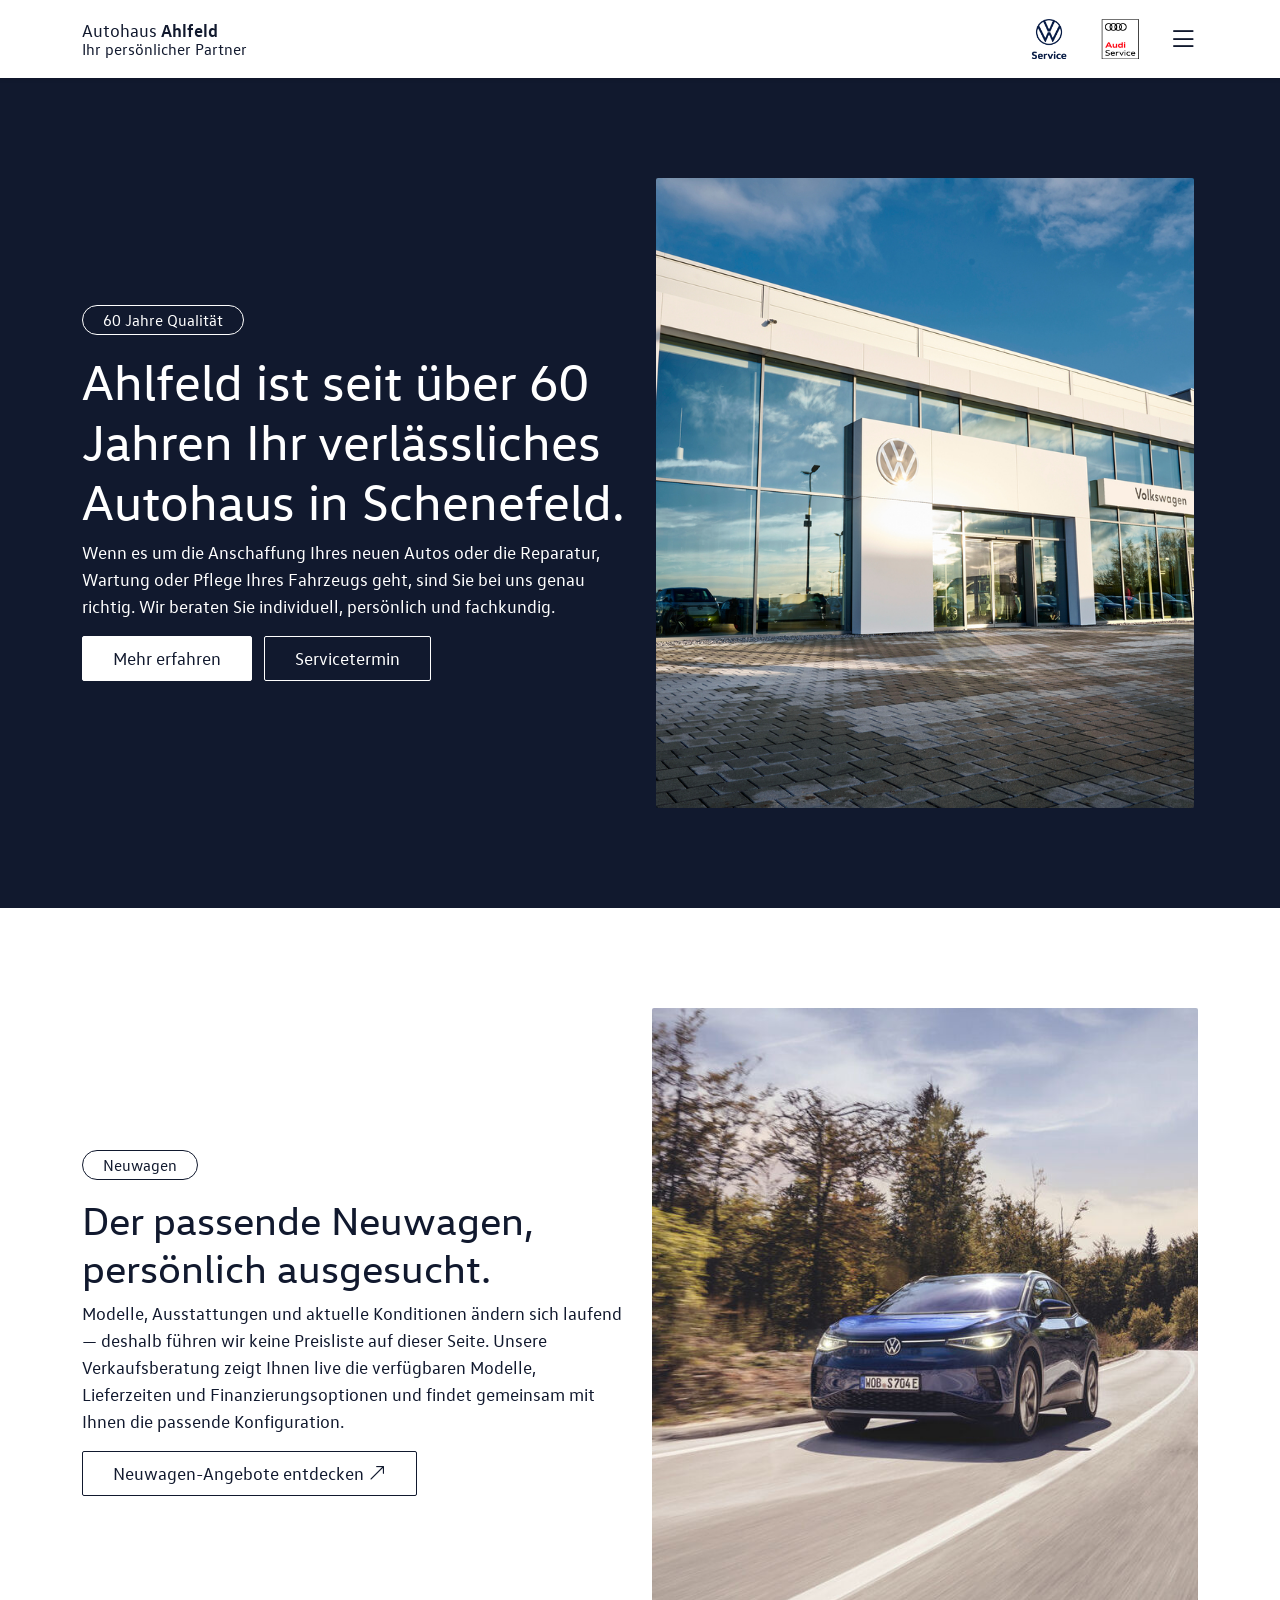
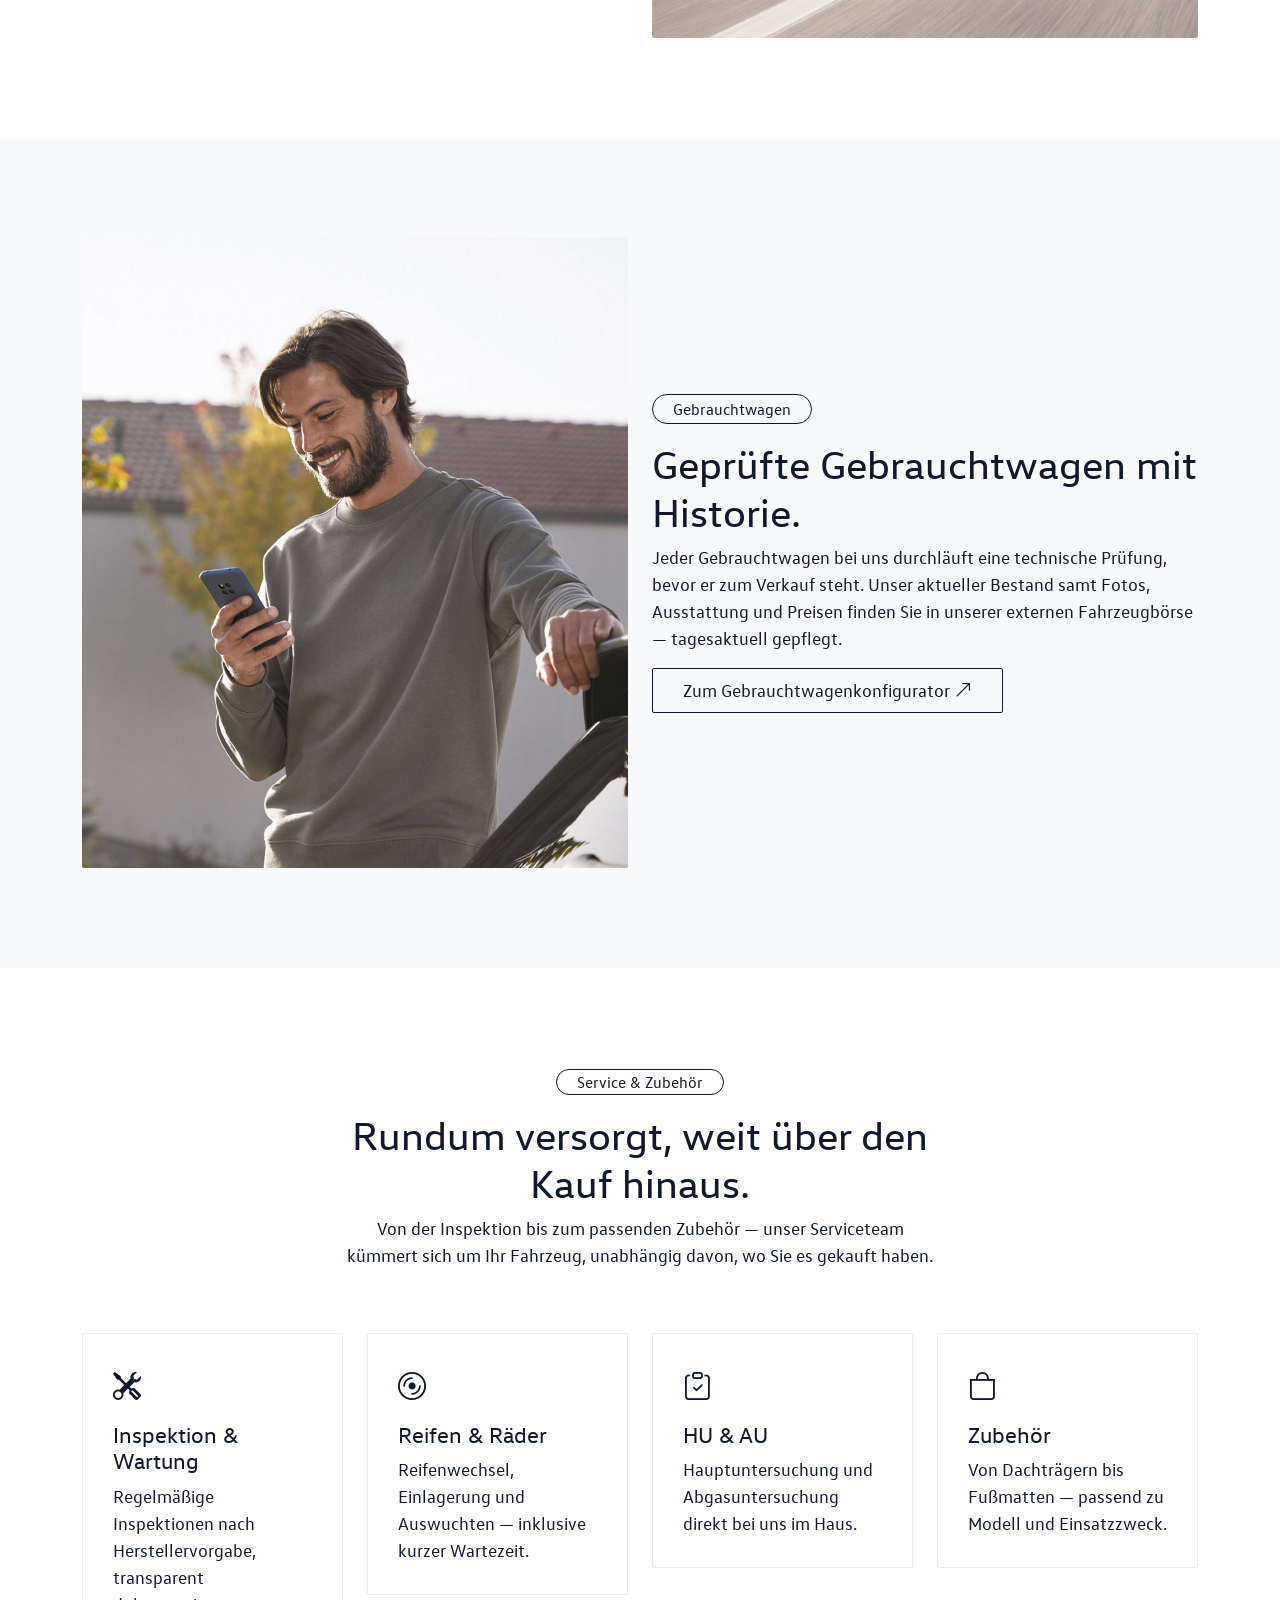
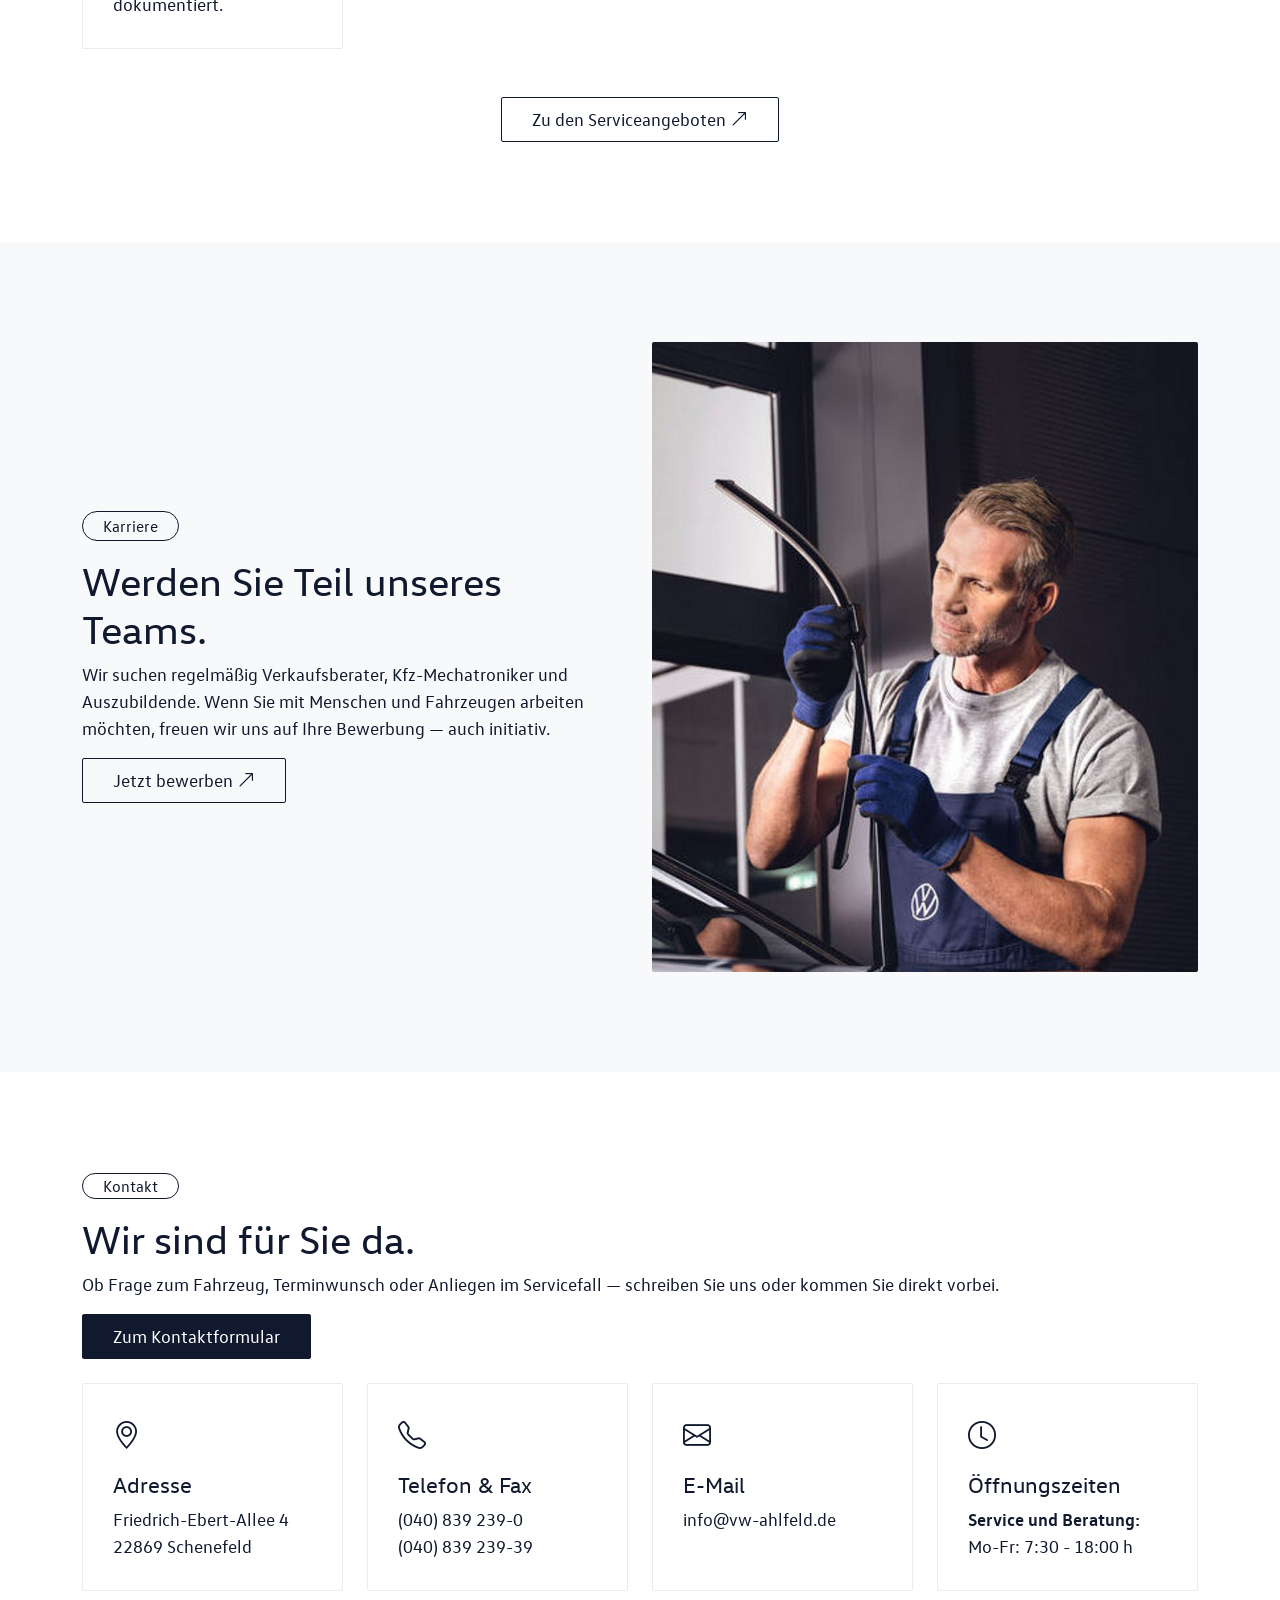
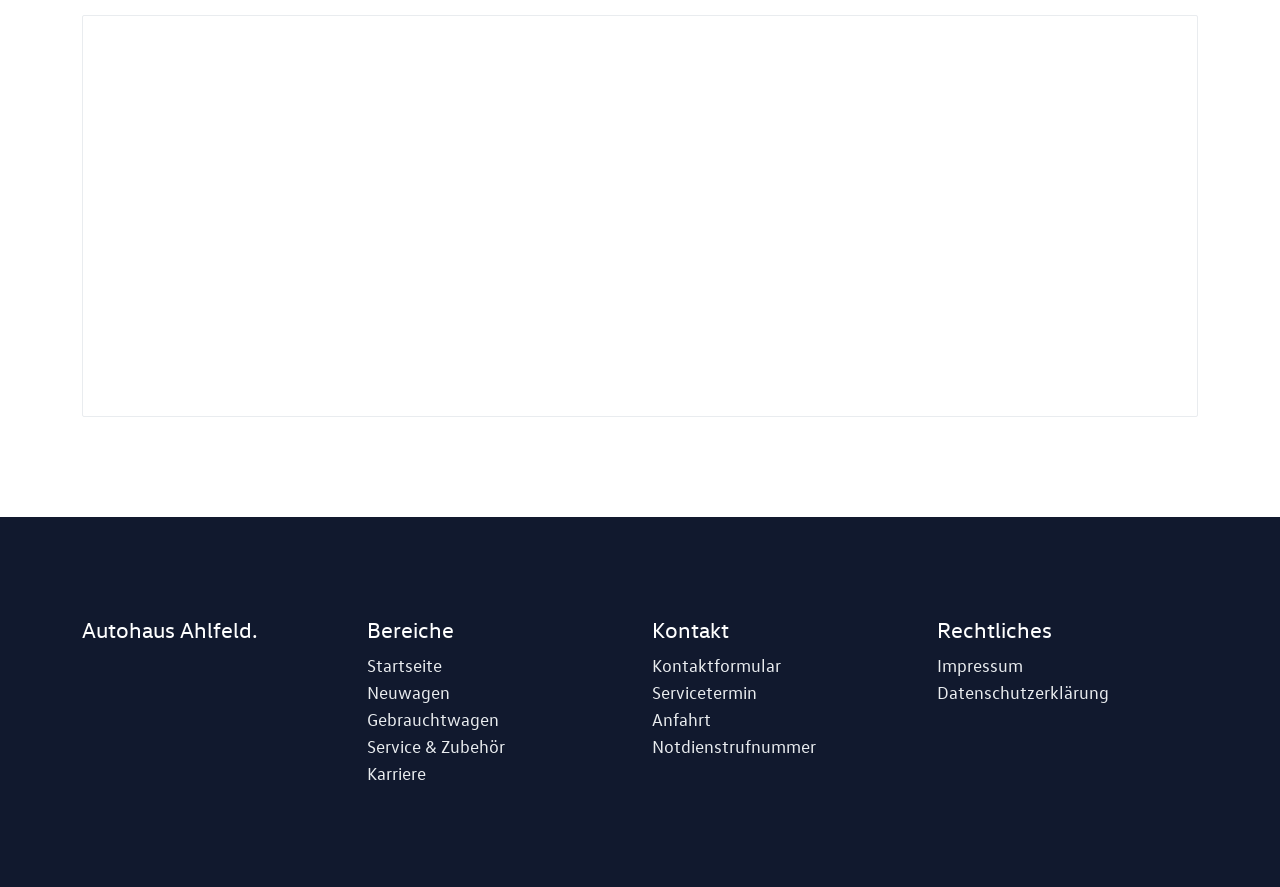
==== commit c166a1c1: "Add service logos to navbar across multiple pages and update navbar styles" ====
--- a/index.html
+++ b/index.html
@@ -17,7 +17,7 @@
   </head>
   <body>
 
-    <nav class="navbar py-3 sticky-top">
+    <nav class="navbar shadow-sm py-3 sticky-top">
       <div class="container">
         <a href="/" class="navbar-brand lh-1 text-vw-blue">Autohaus <strong>Ahlfeld</strong><br><small>Ihr persönlicher Partner</small></a>
         <div class="service-logos">
